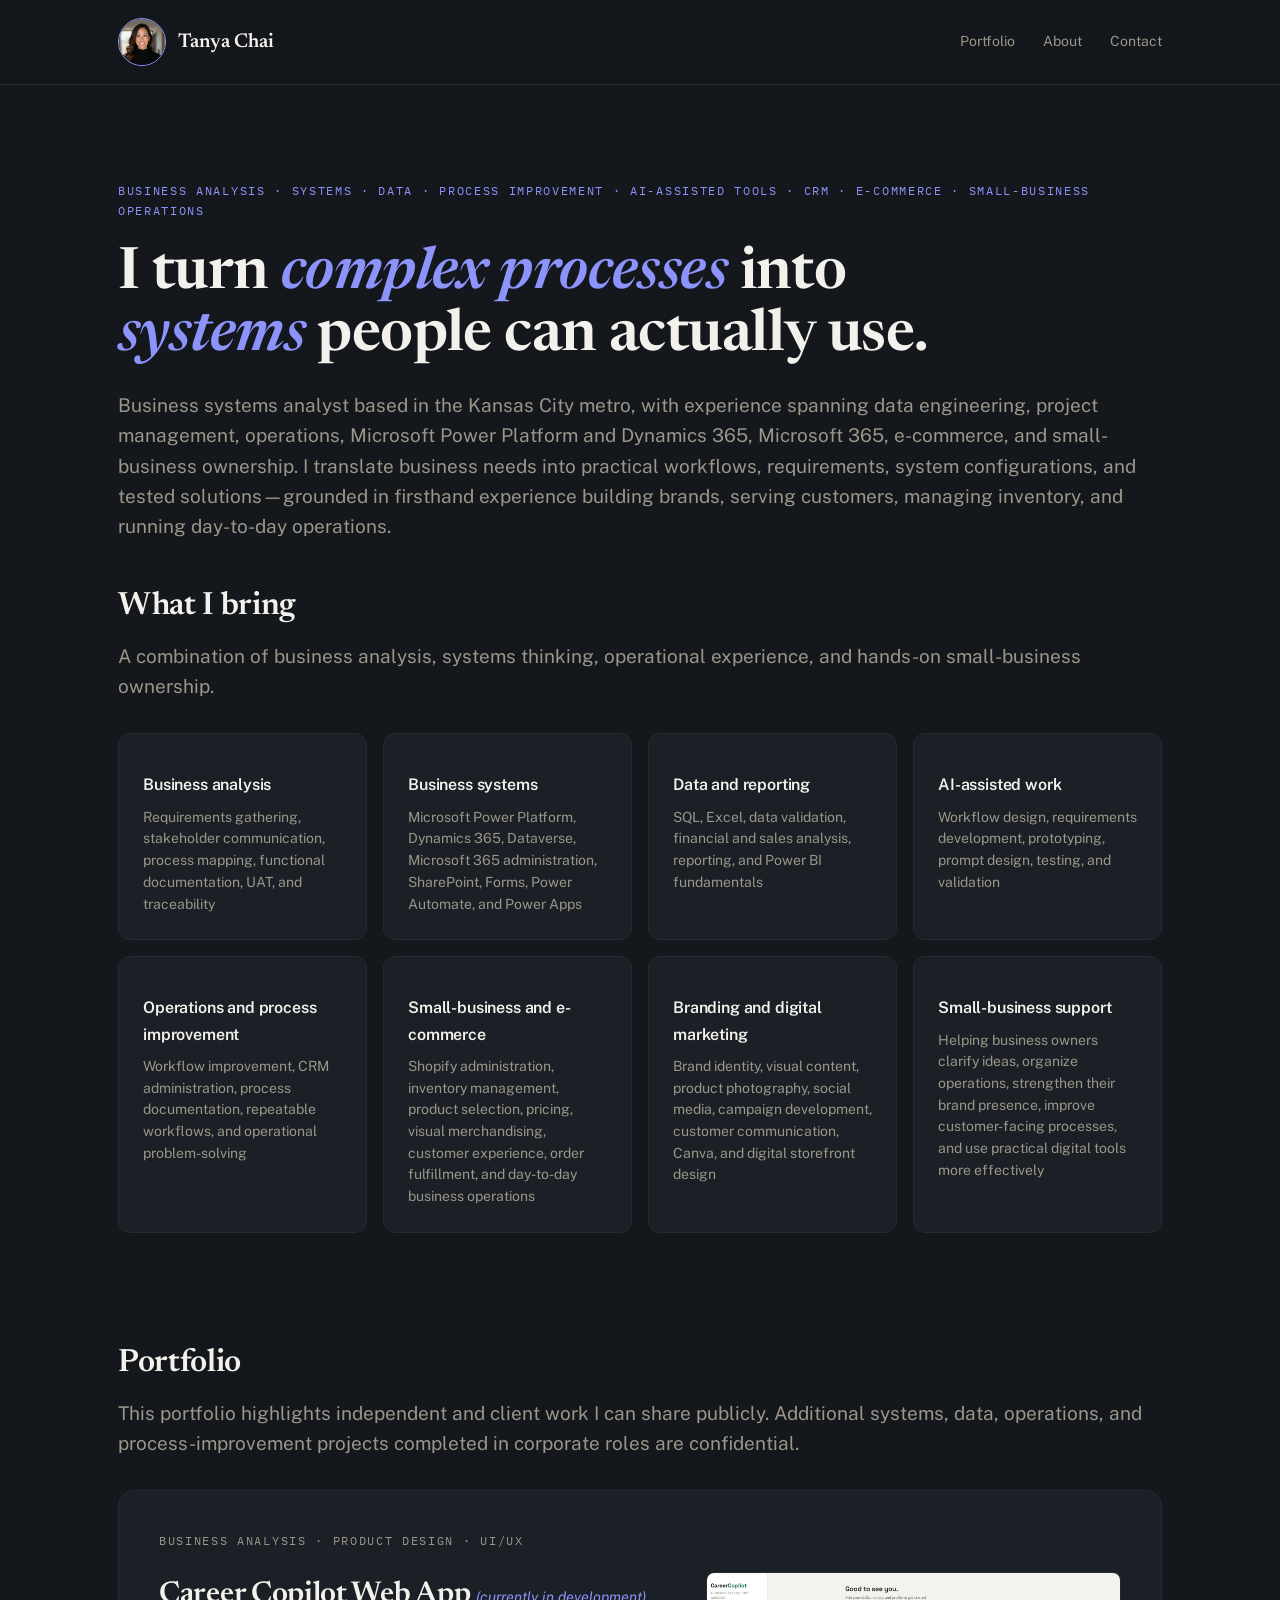
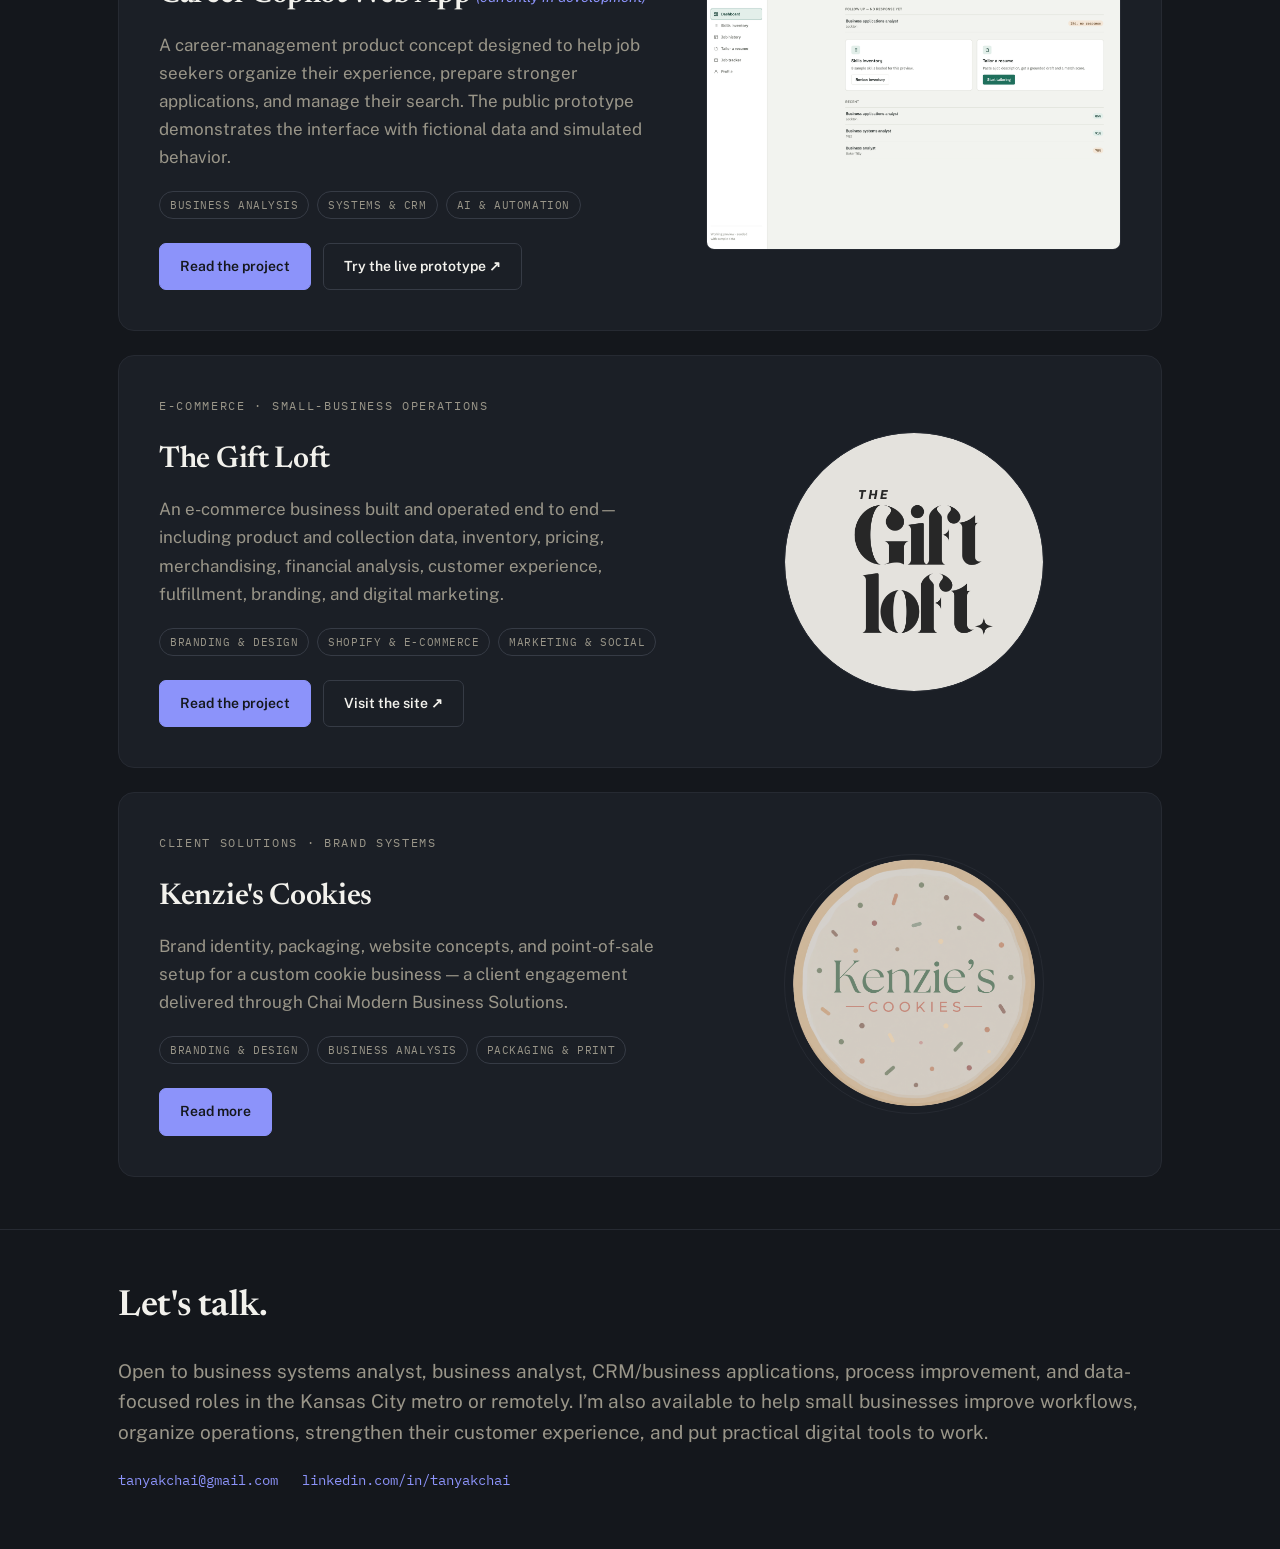
==== index.html @ fbe6d28b "Edits link preview link" ====
<!DOCTYPE html>
<html lang="en">
<head>
<meta charset="UTF-8">
<meta name="viewport" content="width=device-width, initial-scale=1.0">
<title>Tanya Chai — Portfolio</title>
<meta name="description" content="Business analysis, systems, and AI-assisted tools. Portfolio of Tanya Chai.">
<link rel="canonical" href="https://tanyakchai.github.io/">
<meta property="og:type" content="website">
<meta property="og:site_name" content="Tanya Chai — Portfolio">
<meta property="og:title" content="Tanya Chai — Business Systems Analyst">
<meta property="og:description" content="I turn complex processes into systems people can actually use.">
<meta property="og:url" content="https://tanyakchai.github.io/">
<meta property="og:image" content="https://tanyakchai.github.io/assets/portfolio-link-preview.png">
<meta property="og:image:secure_url" content="https://tanyakchai.github.io/assets/portfolio-link-preview.png">
<meta property="og:image:type" content="image/png">
<meta property="og:image:width" content="1646">
<meta property="og:image:height" content="956">
<meta property="og:image:alt" content="Tanya Chai, Business Systems Analyst — I turn complex processes into systems people can actually use.">
<meta name="twitter:card" content="summary_large_image">
<meta name="twitter:title" content="Tanya Chai — Business Systems Analyst">
<meta name="twitter:description" content="I turn complex processes into systems people can actually use.">
<meta name="twitter:image" content="https://tanyakchai.github.io/assets/portfolio-link-preview.png">
<meta name="twitter:image:alt" content="Tanya Chai, Business Systems Analyst — I turn complex processes into systems people can actually use.">
<meta name="color-scheme" content="dark">
<link rel="preconnect" href="https://fonts.googleapis.com">
<link href="https://fonts.googleapis.com/css2?family=Newsreader:ital,wght@0,500;0,600;1,500&family=Public+Sans:wght@400;500;600&family=IBM+Plex+Mono:wght@400;500&display=swap" rel="stylesheet">
<style>
/* ===================================================================
   Tanya Chai — Portfolio design system
   Palette:  ink #14171C · raised #1B1F26 · paper #F2F1EC
             muted #9A9689 · accent #8C93FA · line #262A32
   Type:     Newsreader (display) · Public Sans (body) · IBM Plex Mono (data)
   Signature: the "stamp" — a rotated, hand-stamped credential mark used
              to state status (Shipped / In progress / Verified) — because
              the throughline of this work is not claiming something is
              done until it's proven to be.
=================================================================== */

:root{
  color-scheme: dark;
  --ink:#14171C;
  --ink-raised:#1B1F26;
  --paper:#F2F1EC;
  --muted:#9A9689;
  --muted-dim:#6B6860;
  --accent:#8C93FA;
  --accent-dim:rgba(140,147,250,0.16);
  --line:#262A32;
  --line-strong:#363B45;
  --radius:10px;
  --font-display:'Newsreader', Georgia, serif;
  --font-body:'Public Sans', -apple-system, sans-serif;
  --font-mono:'IBM Plex Mono', ui-monospace, monospace;
  --max:1100px;
}

*{box-sizing:border-box;}
html{scroll-behavior:smooth; background:var(--ink) !important;}
@media (prefers-reduced-motion: reduce){ html{scroll-behavior:auto;} *{animation:none !important; transition:none !important;} }

body{
  margin:0;
  min-height:100vh;
  background:var(--ink) !important;
  color:var(--paper);
  font-family:var(--font-body);
  font-size:17px;
  line-height:1.65;
  -webkit-font-smoothing:antialiased;
}

a{color:inherit;}
img{max-width:100%; display:block;}

.wrap{max-width:var(--max); margin:0 auto; padding:0 28px;}

/* ---------- Type ---------- */
h1,h2,h3{font-family:var(--font-display); font-weight:600; margin:0; letter-spacing:-0.01em;}
.eyebrow{
  font-family:var(--font-mono); font-size:12px; letter-spacing:0.14em; text-transform:uppercase;
  color:var(--accent); margin:0 0 14px;
}
.lede{color:var(--muted); font-size:19px; line-height:1.6; max-width:640px;}
.mono{font-family:var(--font-mono);}

/* ---------- Nav ---------- */
header.site{
  position:sticky; top:0; z-index:20;
  background:rgba(20,23,28,0.88); backdrop-filter:blur(6px);
  border-bottom:1px solid var(--line);
}
header.site .wrap{display:flex; align-items:center; justify-content:space-between; padding-top:18px; padding-bottom:18px;}
.wordmark{display:flex; align-items:center; gap:12px; color:var(--paper); text-decoration:none;}
.site-avatar{width:48px; height:48px; border-radius:50%; border:1.5px solid var(--accent); object-fit:cover; object-position:50% 42%;}
.site-name{font-family:var(--font-display); font-size:20px; font-weight:600; line-height:1;}
nav.primary{display:flex; gap:28px; font-size:14px;}
nav.primary a{text-decoration:none; color:var(--muted);}
nav.primary a:hover, nav.primary a:focus-visible{color:var(--paper);}

/* ---------- Hero ---------- */
.hero{padding:96px 0 18px;}
.hero .eyebrow{margin-bottom:22px;}
.hero .hero-keywords{color:var(--accent);}
.hero .lede{margin-bottom:0;}
.hero + section{padding-top:20px;}
.hero-intro{display:flex; align-items:center; gap:16px; margin-bottom:32px;}
.avatar{
  width:68px; height:68px; border-radius:50%; flex-shrink:0; position:relative;
  border:2px solid var(--accent); overflow:hidden; background:var(--ink-raised);
}
.avatar img{width:100%; height:100%; object-fit:cover; display:block;}
.avatar-fallback{
  display:none; position:absolute; inset:0; align-items:center; justify-content:center;
  font-family:var(--font-display); font-weight:600; font-size:23px; color:var(--accent);
}
.avatar.no-photo img{display:none;}
.avatar.no-photo .avatar-fallback{display:flex;}
.intro-name{font-family:var(--font-display); font-size:23px; font-weight:600; margin:0;}
.hero h1{font-size:clamp(34px, 5.4vw, 58px); line-height:1.08; max-width:820px; margin-bottom:22px;}
.hero h1 em{color:var(--accent); font-style:italic;}
.project-status{font-family:var(--font-body); font-size:.48em; font-weight:400; color:var(--accent); font-style:italic; letter-spacing:0; white-space:nowrap;}

/* ---------- Stamp (signature element) ---------- */
.stamp{
  display:inline-flex; align-items:center; gap:7px;
  font-family:var(--font-mono); font-size:11px; letter-spacing:0.1em; text-transform:uppercase;
  border:1px solid var(--accent); color:var(--accent);
  padding:5px 11px; border-radius:3px;
  transform:rotate(-2deg);
  background:var(--accent-dim);
}
.stamp.dim{border-color:var(--line-strong); color:var(--muted); background:transparent; transform:rotate(1.4deg);}
.stamp::before{content:"";}

/* ---------- Sections ---------- */
section{padding:52px 0;}
.section-head{display:flex; align-items:baseline; justify-content:space-between; gap:20px; margin-bottom:32px; flex-wrap:wrap;}
.section-head h2{font-size:clamp(24px,3vw,32px);}

hr.rule{border:none; border-top:1px solid var(--line); margin:0;}

/* ---------- Featured project card ---------- */
.feature{
  display:grid; grid-template-columns:1.1fr 0.9fr; gap:40px;
  background:var(--ink-raised); border:1px solid var(--line);
  border-radius:16px; padding:40px; align-items:center;
}
.feature img{border-radius:8px; border:1px solid var(--line);}
.feature h3{font-size:clamp(24px,3vw,30px); margin-bottom:10px;}
.feature p{color:var(--muted); margin:0 0 20px;}
.tags{display:flex; flex-wrap:wrap; gap:8px; margin-bottom:24px;}
.tag{
  font-family:var(--font-mono); font-size:11px; letter-spacing:0.05em; text-transform:uppercase;
  border:1px solid var(--line-strong); color:var(--muted); padding:4px 10px; border-radius:20px;
}

/* ---------- Buttons ---------- */
.btn{
  display:inline-flex; align-items:center; gap:8px;
  font-family:var(--font-body); font-size:14px; font-weight:600;
  padding:11px 20px; border-radius:7px; text-decoration:none;
  border:1px solid var(--accent); color:var(--ink); background:var(--accent);
  transition:transform 0.15s ease, background 0.15s ease;
}
.btn:hover, .btn:focus-visible{background:#A6ACFC; transform:translateY(-1px);}
.btn.ghost{background:transparent; color:var(--paper); border-color:var(--line-strong);}
.btn.ghost:hover, .btn.ghost:focus-visible{border-color:var(--accent); color:var(--accent); background:transparent;}
.btn-row{display:flex; gap:12px; flex-wrap:wrap;}

/* ---------- Category grid ---------- */
.cat-grid{display:grid; grid-template-columns:repeat(auto-fit, minmax(220px,1fr)); gap:16px;}
.cat-card{
  display:block; text-decoration:none; color:inherit;
  border:1px solid var(--line); border-radius:12px; padding:24px;
  background:var(--ink-raised); transition:border-color 0.15s ease, transform 0.15s ease;
}
a.cat-card:hover, a.cat-card:focus-visible{border-color:var(--accent); transform:translateY(-2px);}
.cat-card.empty{opacity:0.55; cursor:default;}
.cat-card h3{font-family:var(--font-body); font-weight:600; font-size:16px; margin:14px 0 4px;}
.cat-card .count{font-family:var(--font-mono); font-size:12px; color:var(--muted-dim);}
.cat-card .capability-text{margin:8px 0 0; color:var(--muted); font-size:14px; line-height:1.55;}
.cat-icon{font-size:22px; color:var(--accent);}

/* ---------- Footer ---------- */
footer.site{border-top:1px solid var(--line); padding:48px 0 56px; margin-top:0;}
footer.site h2{font-size:clamp(26px,3.4vw,36px); margin-bottom:14px;}
.contact-row{display:flex; gap:24px; flex-wrap:wrap; margin-top:22px; font-family:var(--font-mono); font-size:14px;}
.contact-row a{text-decoration:none; color:var(--accent); border-bottom:1px solid transparent;}
.contact-row a:hover, .contact-row a:focus-visible{color:var(--accent); border-color:var(--accent);}
.fineprint{color:var(--muted-dim); font-size:12px; margin-top:40px;}

/* ---------- Reveal-on-scroll ---------- */
.reveal{opacity:0; transform:translateY(14px); transition:opacity 0.5s ease, transform 0.5s ease;}
.reveal.in{opacity:1; transform:none;}

/* ---------- Case study page ---------- */
.case-header{padding:44px 0 20px;}
.case-header + .case-body{padding-top:36px;}
.back-link{font-family:var(--font-mono); font-size:12px; letter-spacing:0.05em; text-transform:uppercase; color:var(--muted); text-decoration:none;}
.back-link:hover, .back-link:focus-visible{color:var(--accent);}
.meta-row{display:flex; flex-direction:column; gap:18px; margin-top:28px; padding-top:24px; border-top:1px solid var(--line);}
.meta-item .eyebrow{margin-bottom:6px;}
.meta-item p{margin:0; font-size:15px;}
.case-body h2{font-size:24px; margin-bottom:16px;}
.case-body p{color:var(--paper); max-width:720px;}
.case-body p.muted{color:var(--muted);}
.decision{margin-bottom:28px;}
.decision .eyebrow{margin-bottom:8px;}
.artifact-list{display:grid; grid-template-columns:repeat(auto-fit, minmax(240px,1fr)); gap:14px; margin-top:20px;}
.artifact{
  border:1px solid var(--line); border-radius:10px; padding:18px 20px;
  text-decoration:none; color:var(--paper); background:var(--ink-raised);
  transition:border-color 0.15s ease;
}
.artifact:hover, .artifact:focus-visible{border-color:var(--accent);}
.artifact .kind{font-family:var(--font-mono); font-size:11px; color:var(--muted-dim); text-transform:uppercase; letter-spacing:0.06em;}
.artifact .name{font-weight:600; margin-top:6px; font-size:15px;}

/* ---------- In-site document viewer ---------- */
.pdf-embed-wrap{width:100%; height:85vh; border-top:1px solid var(--line); border-bottom:1px solid var(--line); background:#525659;}
.pdf-embed-wrap iframe{width:100%; height:100%; border:none; display:block;}

/* ---------- Screenshot / asset frames (with graceful placeholder fallback) ---------- */
.shot-frame{
  border-radius:10px; border:1px solid var(--line); overflow:hidden;
  background:var(--ink-raised); position:relative; margin-top:20px;
}
.shot-frame img{width:100%; display:block;}
.shot-fallback{
  display:none; align-items:center; justify-content:center; min-height:260px;
  color:var(--muted-dim); font-family:var(--font-mono); font-size:12px;
  text-align:center; padding:20px; line-height:1.6;
}
.shot-frame video{width:100%; display:block; background:#000;}
.shot-frame.no-shot img{display:none;}
.shot-frame.no-shot video{display:none;}
.shot-frame.no-shot .shot-fallback{display:flex;}

.logo-card{
  border-radius:10px; background:var(--paper); padding:48px;
  display:flex; align-items:center; justify-content:center;
  min-height:180px; margin-top:20px; position:relative;
}
.logo-card img{max-width:280px; max-height:120px; display:block;}
.logo-card .shot-fallback{color:var(--muted-dim); min-height:auto;}
.logo-card.no-shot img{display:none;}
.logo-card.no-shot .shot-fallback{display:flex;}

.logo-circle-frame{
  display:flex; align-items:center; justify-content:center;
  height:100%; min-height:220px;
}
.logo-circle-frame img{
  width:min(100%,260px); height:auto; aspect-ratio:1 / 1;
  border-radius:50%; display:block; object-fit:contain;
}
.logo-circle-frame .shot-fallback{color:var(--muted-dim); min-height:auto;}
.logo-circle-frame.no-shot img{display:none;}
.logo-circle-frame.no-shot .shot-fallback{display:flex;}

/* ---------- Focus ---------- */
a:focus-visible, button:focus-visible{outline:2px solid var(--accent); outline-offset:2px;}

/* ---------- Responsive ---------- */
@media (max-width:820px){
  .feature{grid-template-columns:1fr;}
  .hero{padding:64px 0 16px;}
  nav.primary{gap:18px;}
}
@media (max-width:560px){
  .wrap{padding:0 20px;}
  section{padding:40px 0;}
  .meta-row{gap:20px;}
  .site-avatar{width:42px; height:42px;}
  .site-name{font-size:17px;}
  header.site .wrap{padding-top:12px; padding-bottom:12px;}
  nav.primary{gap:12px; font-size:13px;}
}

</style>
</head>
<body style="background:#14171C; color:#F2F1EC;">

<header class="site">
  <div class="wrap">
    <a class="wordmark" href="index.html" aria-label="Tanya Chai — home">
      <img class="site-avatar" src="headshot.png" alt="">
      <span class="site-name">Tanya Chai</span>
    </a>
    <nav class="primary">
      <a href="#portfolio">Portfolio</a>
      <a href="about.html">About</a>
      <a href="#contact">Contact</a>
    </nav>
  </div>
</header>

<section class="hero">
  <div class="wrap">
    <p class="eyebrow hero-keywords">Business analysis · Systems · Data · Process improvement · AI-assisted tools · CRM · E-commerce · Small-business operations</p>
    <h1>I turn <em>complex processes</em> into <em>systems</em> people can actually use.</h1>
    <p class="lede" style="max-width:none;">Business systems analyst based in the Kansas City metro, with experience spanning data engineering, project management, operations, Microsoft Power Platform and Dynamics 365, Microsoft 365, e-commerce, and small-business ownership. I translate business needs into practical workflows, requirements, system configurations, and tested solutions—grounded in firsthand experience building brands, serving customers, managing inventory, and running day-to-day operations.</p>
  </div>
</section>

<section>
  <div class="wrap">
    <div class="section-head reveal">
      <div>
        <h2>What I bring</h2>
        <p class="lede" style="margin:8px 0 0; max-width:none;">A combination of business analysis, systems thinking, operational experience, and hands-on small-business ownership.</p>
      </div>
    </div>
    <div class="cat-grid reveal">
      <div class="cat-card"><h3>Business analysis</h3><p class="capability-text">Requirements gathering, stakeholder communication, process mapping, functional documentation, UAT, and traceability</p></div>
      <div class="cat-card"><h3>Business systems</h3><p class="capability-text">Microsoft Power Platform, Dynamics 365, Dataverse, Microsoft 365 administration, SharePoint, Forms, Power Automate, and Power Apps</p></div>
      <div class="cat-card"><h3>Data and reporting</h3><p class="capability-text">SQL, Excel, data validation, financial and sales analysis, reporting, and Power BI fundamentals</p></div>
      <div class="cat-card"><h3>AI-assisted work</h3><p class="capability-text">Workflow design, requirements development, prototyping, prompt design, testing, and validation</p></div>
      <div class="cat-card"><h3>Operations and process improvement</h3><p class="capability-text">Workflow improvement, CRM administration, process documentation, repeatable workflows, and operational problem-solving</p></div>
      <div class="cat-card"><h3>Small-business and e-commerce</h3><p class="capability-text">Shopify administration, inventory management, product selection, pricing, visual merchandising, customer experience, order fulfillment, and day-to-day business operations</p></div>
      <div class="cat-card"><h3>Branding and digital marketing</h3><p class="capability-text">Brand identity, visual content, product photography, social media, campaign development, customer communication, Canva, and digital storefront design</p></div>
      <div class="cat-card"><h3>Small-business support</h3><p class="capability-text">Helping business owners clarify ideas, organize operations, strengthen their brand presence, improve customer-facing processes, and use practical digital tools more effectively</p></div>
    </div>
  </div>
</section>

<section id="portfolio">
  <div class="wrap">
    <div class="section-head reveal">
      <div>
        <h2>Portfolio</h2>
        <p class="lede" style="margin:8px 0 0; max-width:none;">This portfolio highlights independent and client work I can share publicly. Additional systems, data, operations, and process-improvement projects completed in corporate roles are confidential.</p>
      </div>
    </div>
    <div class="feature reveal">
      <div>
        <p class="eyebrow">Business analysis · Product design · UI/UX</p>
        <h3>Career Copilot Web App <span class="project-status">(currently in development)</span></h3>
        <p>A career-management product concept designed to help job seekers organize their experience, prepare stronger applications, and manage their search. The public prototype demonstrates the interface with fictional data and simulated behavior.</p>
        <div class="tags">
          <span class="tag">Business analysis</span>
          <span class="tag">Systems &amp; CRM</span>
          <span class="tag">AI &amp; automation</span>
        </div>
        <div class="btn-row">
          <a class="btn" href="work/career-copilot/index.html">Read the project</a>
          <a class="btn ghost" href="work/career-copilot/prototype.html" target="_blank" rel="noopener noreferrer">Try the live prototype ↗</a>
        </div>
      </div>
      <img src="work/career-copilot/app-screenshot.png" alt="Career Copilot app dashboard showing skills inventory and tailored resume matches">
    </div>

    <div class="feature reveal" style="margin-top:24px;">
      <div>
        <p class="eyebrow">E-commerce · Small-business operations</p>
        <h3>The Gift Loft</h3>
        <p>An e-commerce business built and operated end to end—including product and collection data, inventory, pricing, merchandising, financial analysis, customer experience, fulfillment, branding, and digital marketing.</p>
        <div class="tags">
          <span class="tag">Branding &amp; design</span>
          <span class="tag">Shopify &amp; e-commerce</span>
          <span class="tag">Marketing &amp; social</span>
        </div>
        <div class="btn-row">
          <a class="btn" href="work/the-gift-loft/index.html">Read the project</a>
          <a class="btn ghost" href="https://thegiftloftco.com" target="_blank" rel="noopener noreferrer">Visit the site ↗</a>
        </div>
      </div>
      <div class="logo-circle-frame" id="home-logo-frame">
        <img src="work/the-gift-loft/logo.png" alt="The Gift Loft logo" onerror="document.getElementById('home-logo-frame').classList.add('no-shot');">
        <div class="shot-fallback">Logo preview appears once you add logo.png</div>
      </div>
    </div>

    <div class="feature reveal" style="margin-top:24px;">
      <div>
        <p class="eyebrow">Client solutions · Brand systems</p>
        <h3>Kenzie's Cookies</h3>
        <p>Brand identity, packaging, website concepts, and point-of-sale setup for a custom cookie business — a client engagement delivered through Chai Modern Business Solutions.</p>
        <div class="tags">
          <span class="tag">Branding &amp; design</span>
          <span class="tag">Business analysis</span>
          <span class="tag">Packaging &amp; print</span>
        </div>
        <div class="btn-row">
          <a class="btn" href="work/kenzies-cookies/index.html">Read more</a>
        </div>
      </div>
      <div class="logo-circle-frame" id="home-logo-frame-kc">
        <img src="work/kenzies-cookies/logo-round.png" alt="Kenzie's Cookies logo" onerror="document.getElementById('home-logo-frame-kc').classList.add('no-shot');">
        <div class="shot-fallback">Logo preview appears once you add logo-round.png</div>
      </div>
    </div>
  </div>
</section>

<footer class="site" id="contact">
  <div class="wrap">
    <h2>Let's talk.</h2>
    <p class="lede" style="max-width:none;">Open to business systems analyst, business analyst, CRM/business applications, process improvement, and data-focused roles in the Kansas City metro or remotely. I’m also available to help small businesses improve workflows, organize operations, strengthen their customer experience, and put practical digital tools to work.</p>
    <div class="contact-row">
      <a href="mailto:tanyakchai@gmail.com">tanyakchai@gmail.com</a>
      <a href="https://www.linkedin.com/in/tanyakchai/">linkedin.com/in/tanyakchai</a>
    </div>
  </div>
</footer>

<script>
(function () {
  var prefersReduced = window.matchMedia("(prefers-reduced-motion: reduce)").matches;
  var targets = document.querySelectorAll(".reveal");
  if (prefersReduced || !("IntersectionObserver" in window)) {
    targets.forEach(function (el) { el.classList.add("in"); });
    return;
  }
  var io = new IntersectionObserver(
    function (entries) {
      entries.forEach(function (entry) {
        if (entry.isIntersecting) {
          entry.target.classList.add("in");
          io.unobserve(entry.target);
        }
      });
    },
    { threshold: 0.12 }
  );
  targets.forEach(function (el) { io.observe(el); });
})();

</script>
</body>
</html>
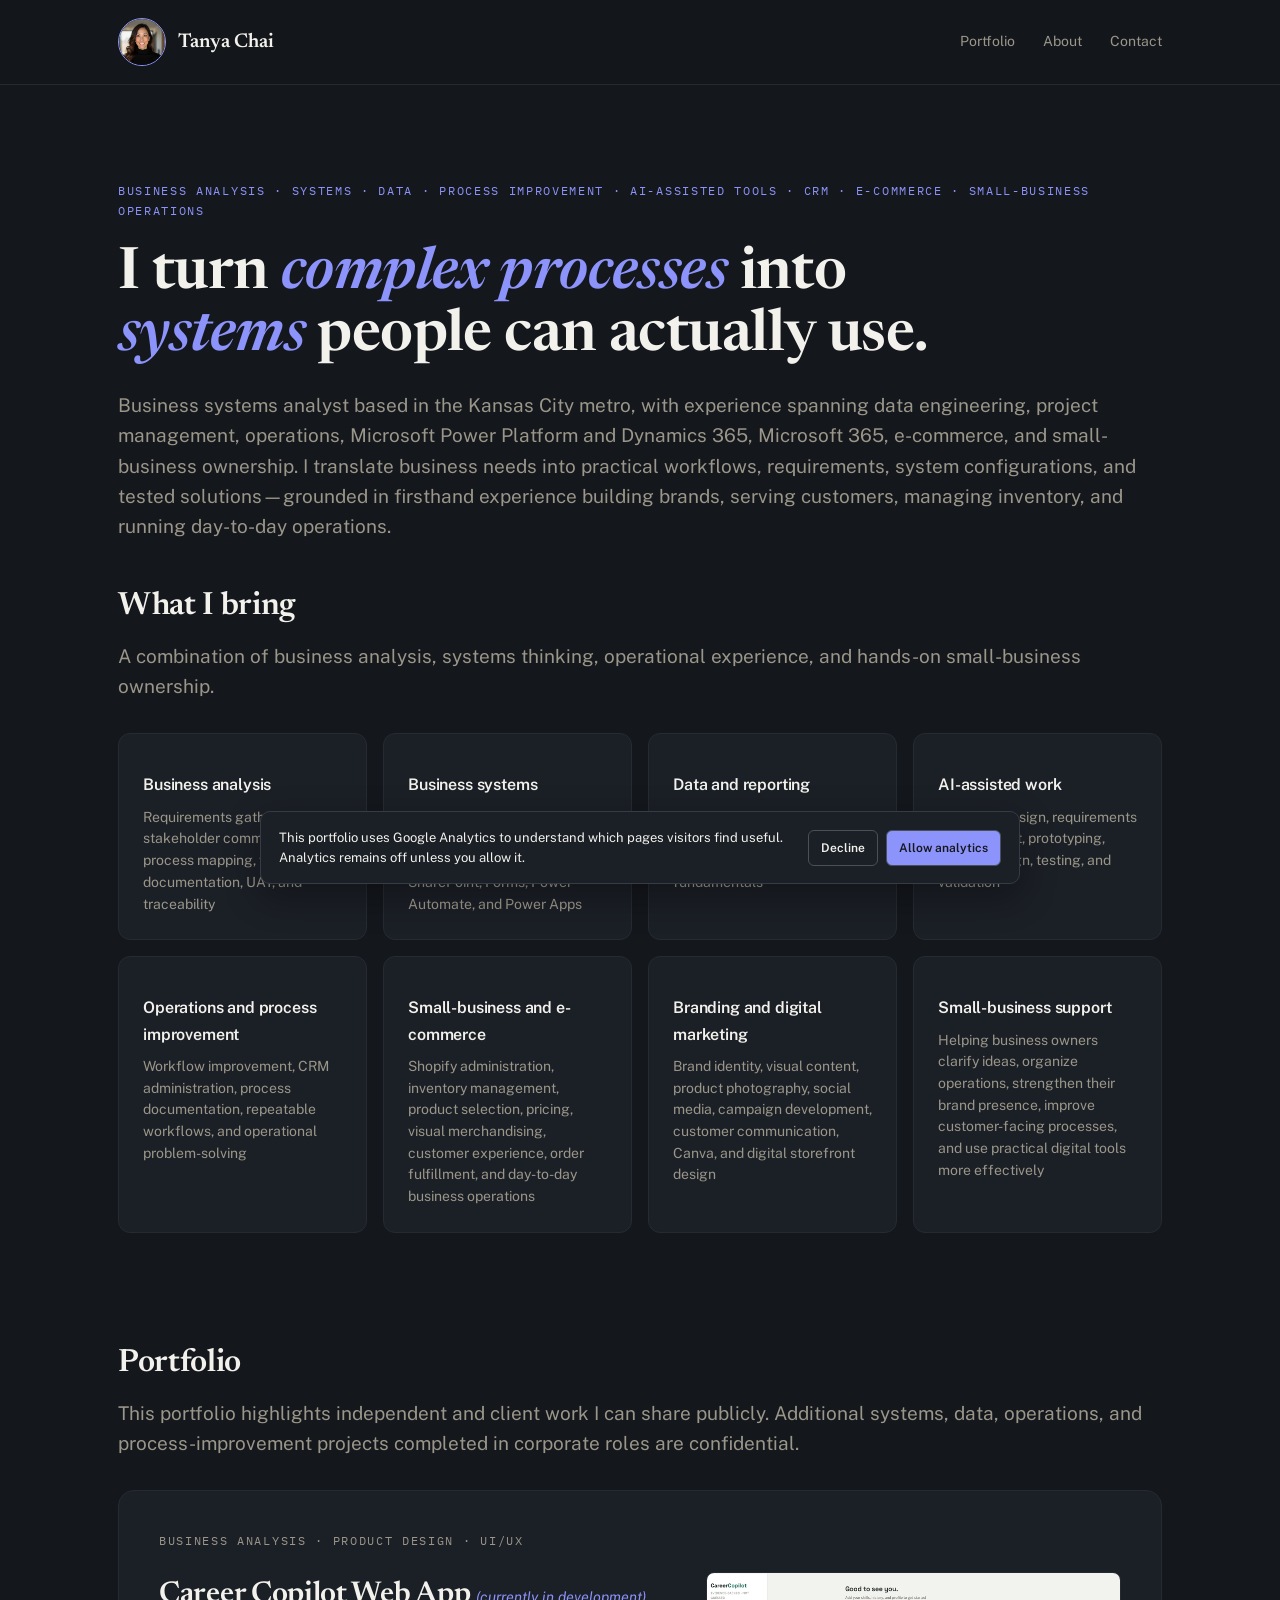
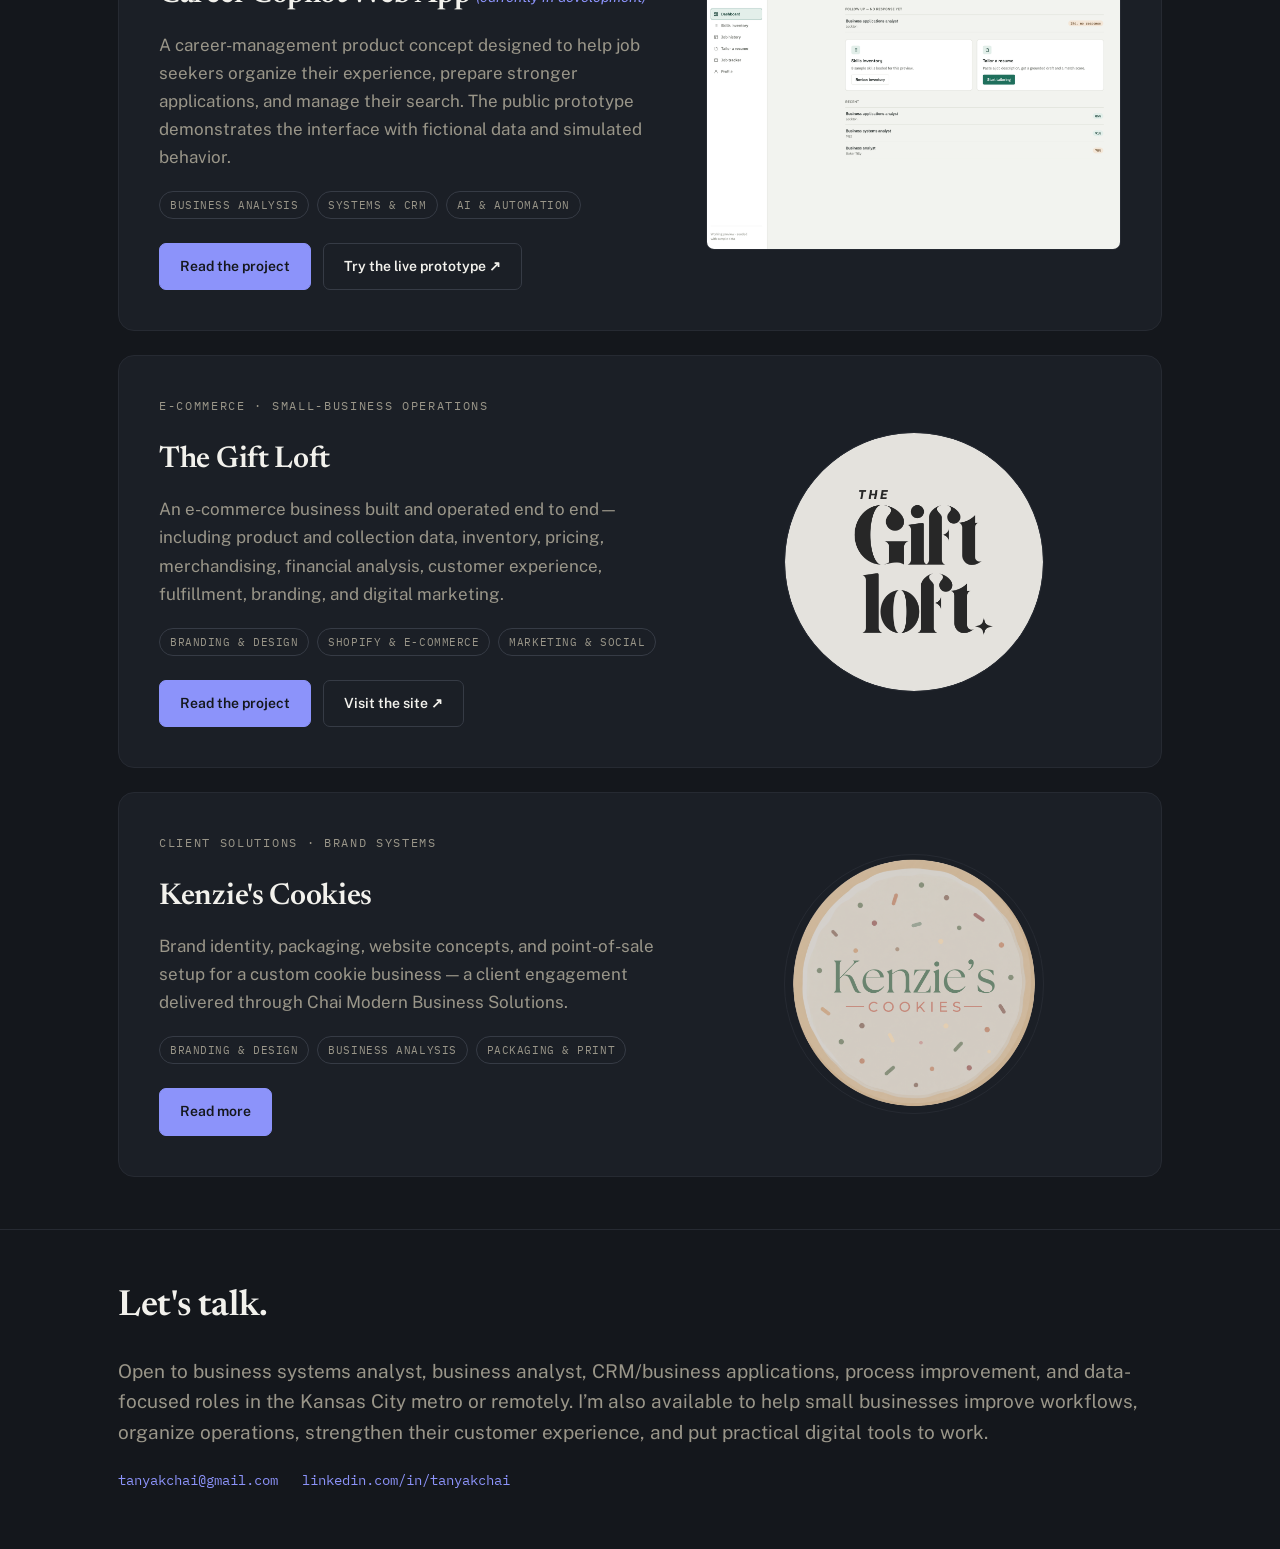
==== commit 597e8e72: "edits google consent" ====
--- a/index.html
+++ b/index.html
@@ -1,6 +1,7 @@
 <!DOCTYPE html>
 <html lang="en">
 <head>
+<script defer src="/analytics.js"></script>
 <meta charset="UTF-8">
 <meta name="viewport" content="width=device-width, initial-scale=1.0">
 <title>Tanya Chai — Portfolio</title>
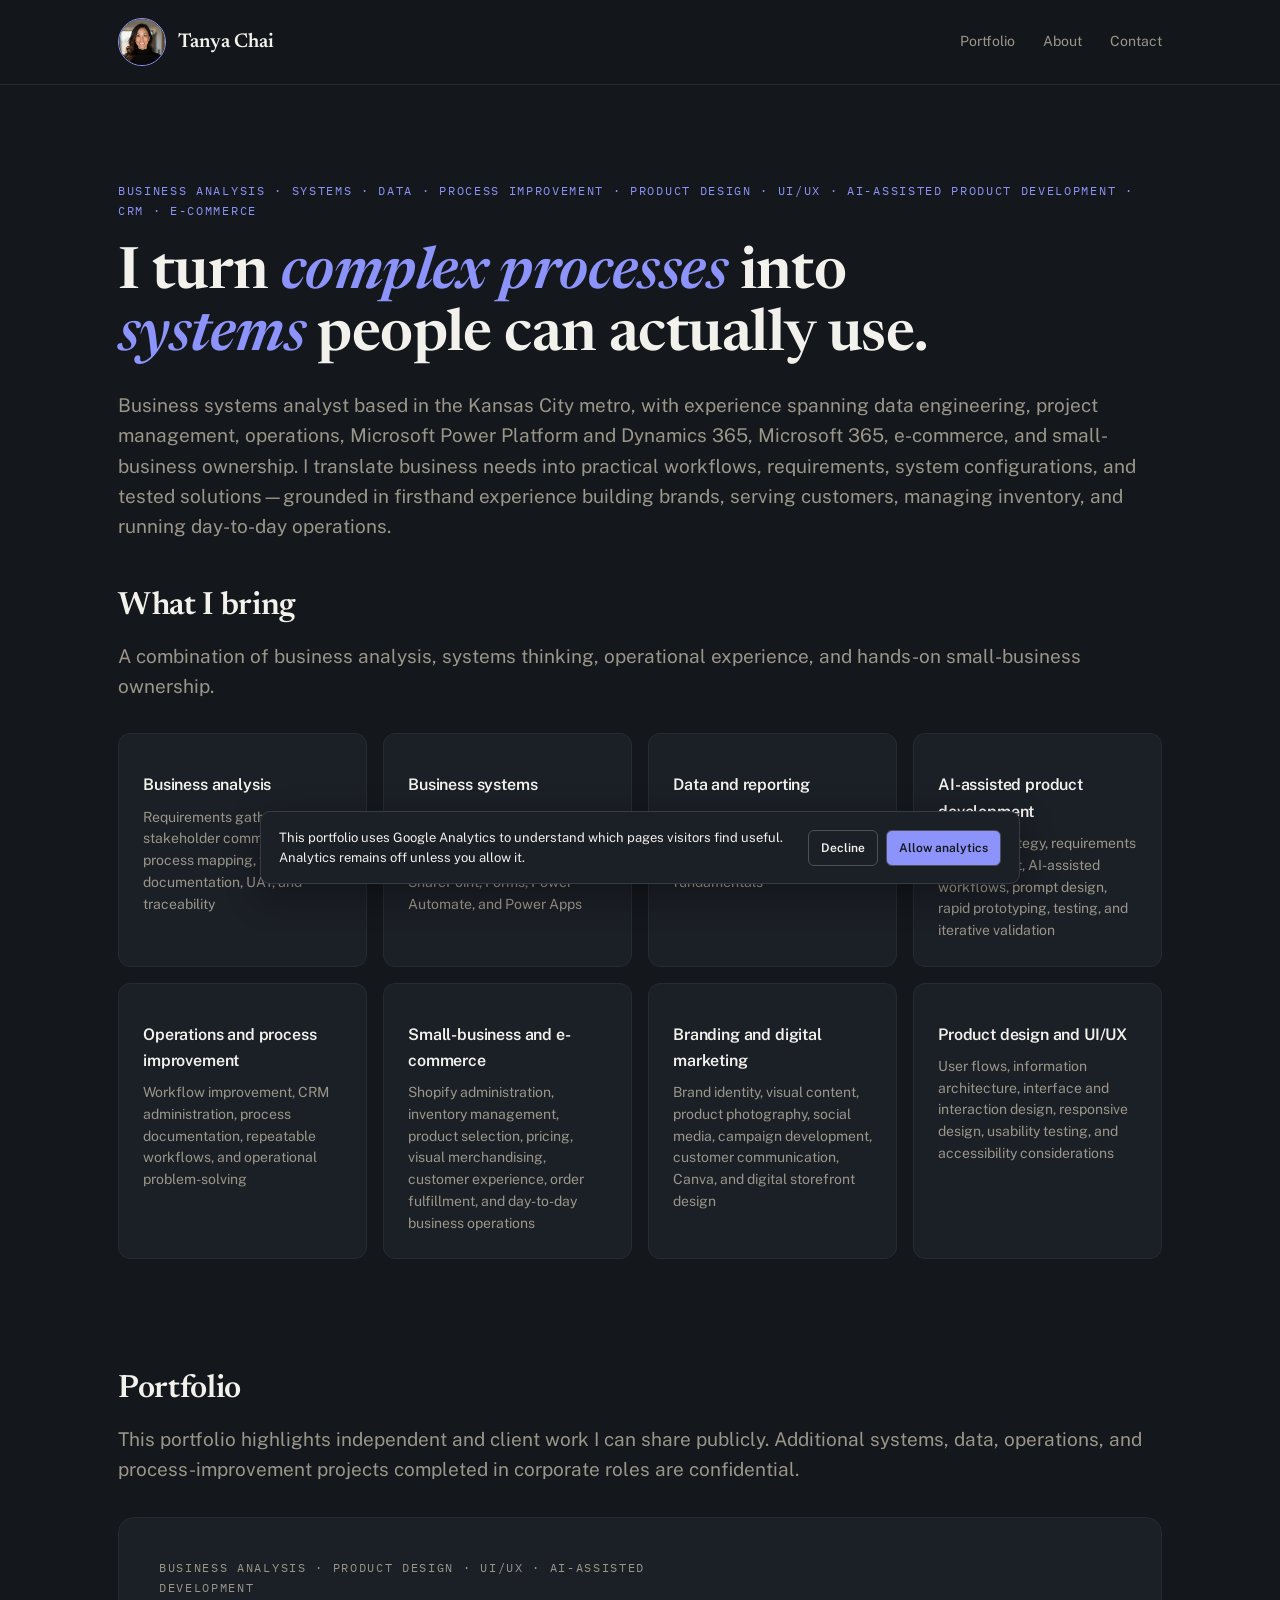
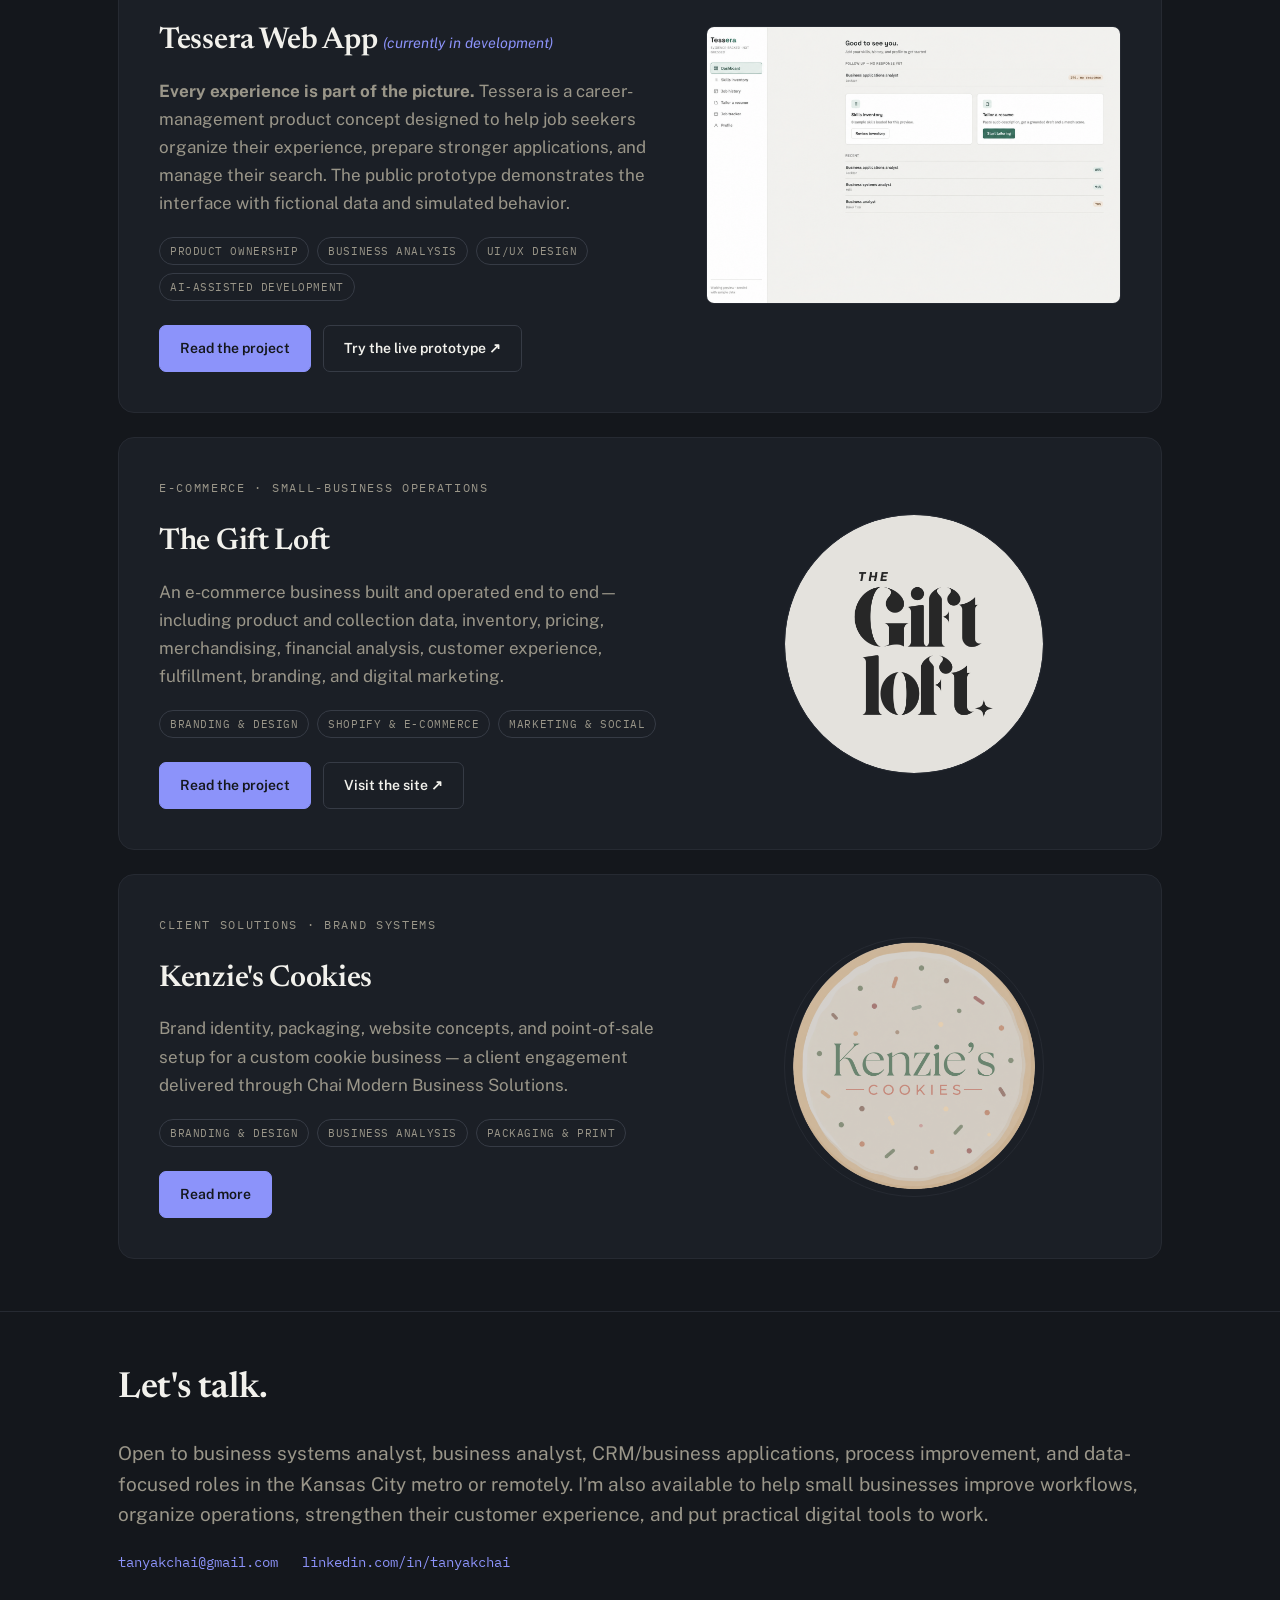
==== commit 1125558e: "Edits prototype name added skills" ====
--- a/index.html
+++ b/index.html
@@ -5,7 +5,7 @@
 <meta charset="UTF-8">
 <meta name="viewport" content="width=device-width, initial-scale=1.0">
 <title>Tanya Chai — Portfolio</title>
-<meta name="description" content="Business analysis, systems, and AI-assisted tools. Portfolio of Tanya Chai.">
+<meta name="description" content="Business analysis, product design, business systems, and AI-assisted product development. Portfolio of Tanya Chai.">
 <link rel="canonical" href="https://tanyakchai.github.io/">
 <meta property="og:type" content="website">
 <meta property="og:site_name" content="Tanya Chai — Portfolio">
@@ -299,7 +299,7 @@
 
 <section class="hero">
   <div class="wrap">
-    <p class="eyebrow hero-keywords">Business analysis · Systems · Data · Process improvement · AI-assisted tools · CRM · E-commerce · Small-business operations</p>
+    <p class="eyebrow hero-keywords">Business analysis · Systems · Data · Process improvement · Product design · UI/UX · AI-assisted product development · CRM · E-commerce</p>
     <h1>I turn <em>complex processes</em> into <em>systems</em> people can actually use.</h1>
     <p class="lede" style="max-width:none;">Business systems analyst based in the Kansas City metro, with experience spanning data engineering, project management, operations, Microsoft Power Platform and Dynamics 365, Microsoft 365, e-commerce, and small-business ownership. I translate business needs into practical workflows, requirements, system configurations, and tested solutions—grounded in firsthand experience building brands, serving customers, managing inventory, and running day-to-day operations.</p>
   </div>
@@ -317,11 +317,11 @@
       <div class="cat-card"><h3>Business analysis</h3><p class="capability-text">Requirements gathering, stakeholder communication, process mapping, functional documentation, UAT, and traceability</p></div>
       <div class="cat-card"><h3>Business systems</h3><p class="capability-text">Microsoft Power Platform, Dynamics 365, Dataverse, Microsoft 365 administration, SharePoint, Forms, Power Automate, and Power Apps</p></div>
       <div class="cat-card"><h3>Data and reporting</h3><p class="capability-text">SQL, Excel, data validation, financial and sales analysis, reporting, and Power BI fundamentals</p></div>
-      <div class="cat-card"><h3>AI-assisted work</h3><p class="capability-text">Workflow design, requirements development, prototyping, prompt design, testing, and validation</p></div>
+      <div class="cat-card"><h3>AI-assisted product development</h3><p class="capability-text">Product strategy, requirements development, AI-assisted workflows, prompt design, rapid prototyping, testing, and iterative validation</p></div>
       <div class="cat-card"><h3>Operations and process improvement</h3><p class="capability-text">Workflow improvement, CRM administration, process documentation, repeatable workflows, and operational problem-solving</p></div>
       <div class="cat-card"><h3>Small-business and e-commerce</h3><p class="capability-text">Shopify administration, inventory management, product selection, pricing, visual merchandising, customer experience, order fulfillment, and day-to-day business operations</p></div>
       <div class="cat-card"><h3>Branding and digital marketing</h3><p class="capability-text">Brand identity, visual content, product photography, social media, campaign development, customer communication, Canva, and digital storefront design</p></div>
-      <div class="cat-card"><h3>Small-business support</h3><p class="capability-text">Helping business owners clarify ideas, organize operations, strengthen their brand presence, improve customer-facing processes, and use practical digital tools more effectively</p></div>
+      <div class="cat-card"><h3>Product design and UI/UX</h3><p class="capability-text">User flows, information architecture, interface and interaction design, responsive design, usability testing, and accessibility considerations</p></div>
     </div>
   </div>
 </section>
@@ -336,20 +336,21 @@
     </div>
     <div class="feature reveal">
       <div>
-        <p class="eyebrow">Business analysis · Product design · UI/UX</p>
-        <h3>Career Copilot Web App <span class="project-status">(currently in development)</span></h3>
-        <p>A career-management product concept designed to help job seekers organize their experience, prepare stronger applications, and manage their search. The public prototype demonstrates the interface with fictional data and simulated behavior.</p>
+        <p class="eyebrow">Business analysis · Product design · UI/UX · AI-assisted development</p>
+        <h3>Tessera Web App <span class="project-status">(currently in development)</span></h3>
+        <p><strong>Every experience is part of the picture.</strong> Tessera is a career-management product concept designed to help job seekers organize their experience, prepare stronger applications, and manage their search. The public prototype demonstrates the interface with fictional data and simulated behavior.</p>
         <div class="tags">
+          <span class="tag">Product ownership</span>
           <span class="tag">Business analysis</span>
-          <span class="tag">Systems &amp; CRM</span>
-          <span class="tag">AI &amp; automation</span>
+          <span class="tag">UI/UX design</span>
+          <span class="tag">AI-assisted development</span>
         </div>
         <div class="btn-row">
           <a class="btn" href="work/career-copilot/index.html">Read the project</a>
           <a class="btn ghost" href="work/career-copilot/prototype.html" target="_blank" rel="noopener noreferrer">Try the live prototype ↗</a>
         </div>
       </div>
-      <img src="work/career-copilot/app-screenshot.png" alt="Career Copilot app dashboard showing skills inventory and tailored resume matches">
+      <img src="work/career-copilot/app-screenshot.png" alt="Tessera app dashboard showing skills inventory and tailored resume matches">
     </div>
 
     <div class="feature reveal" style="margin-top:24px;">
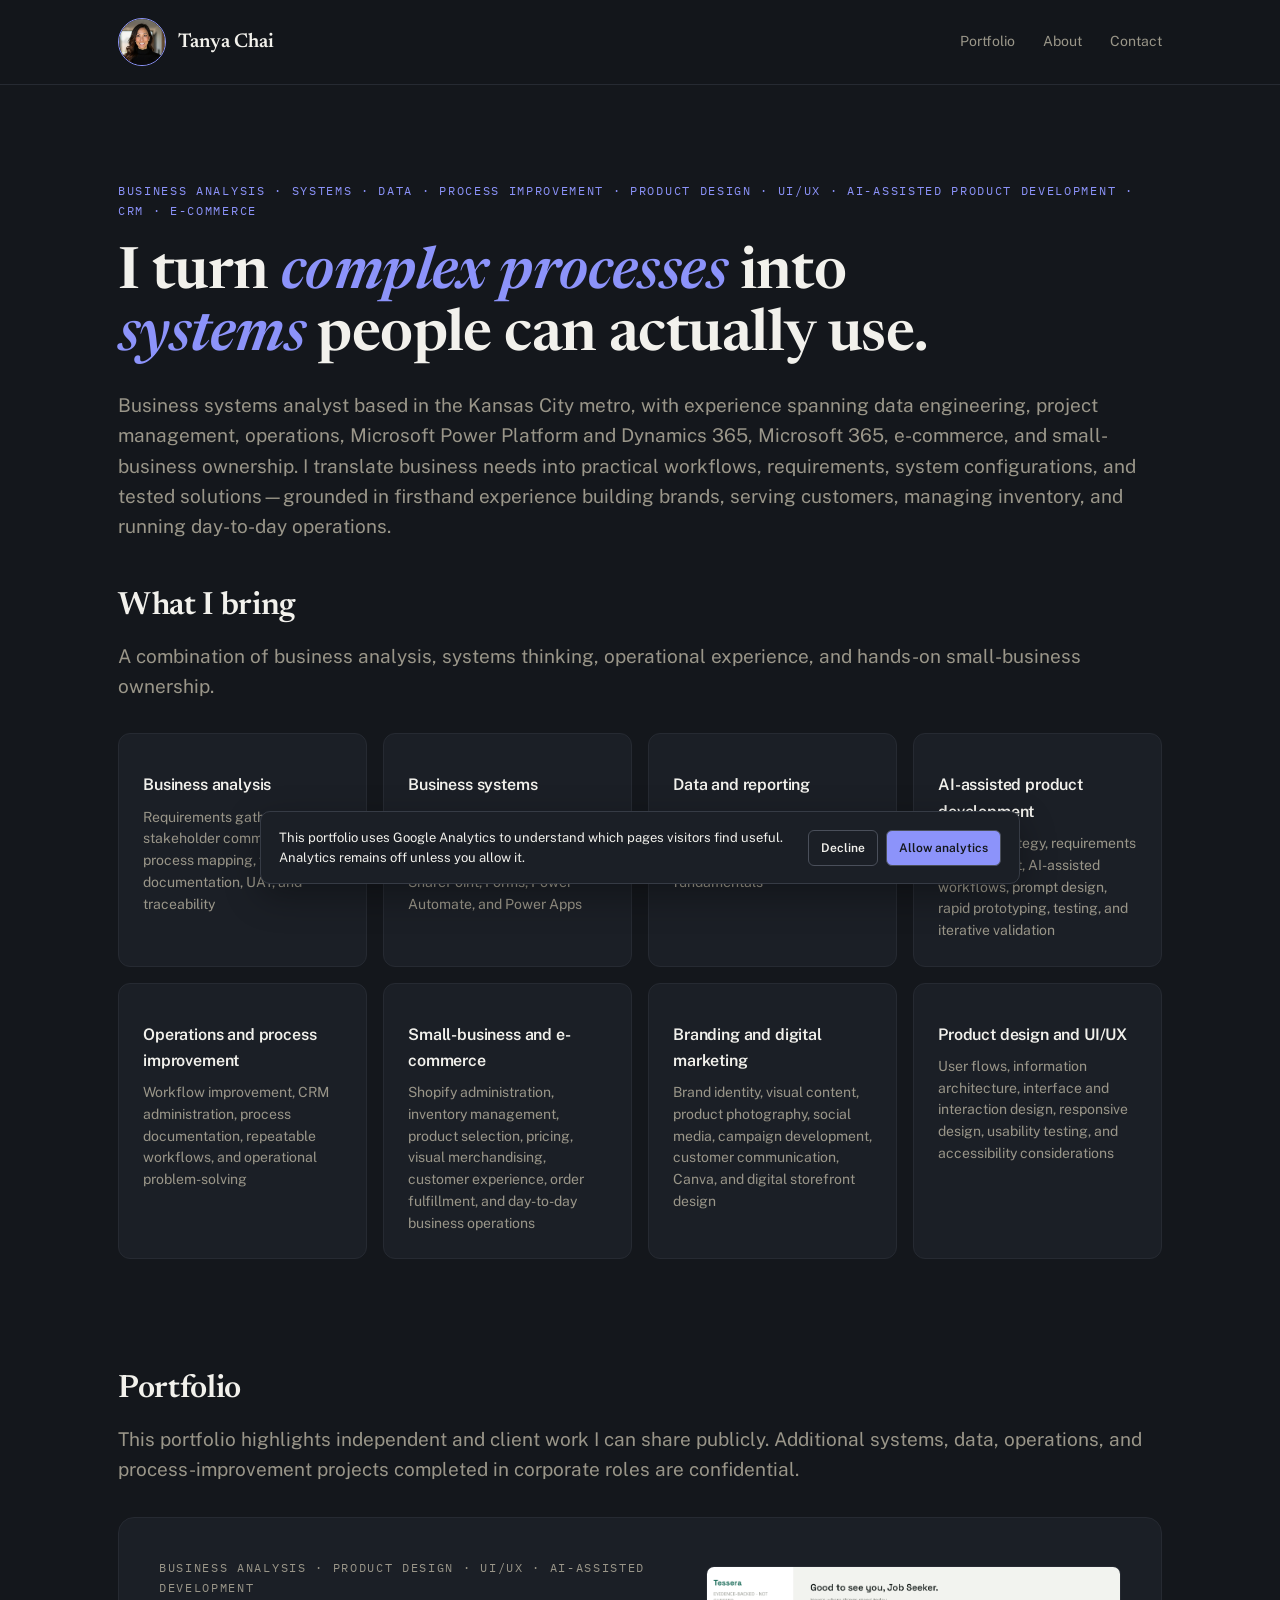
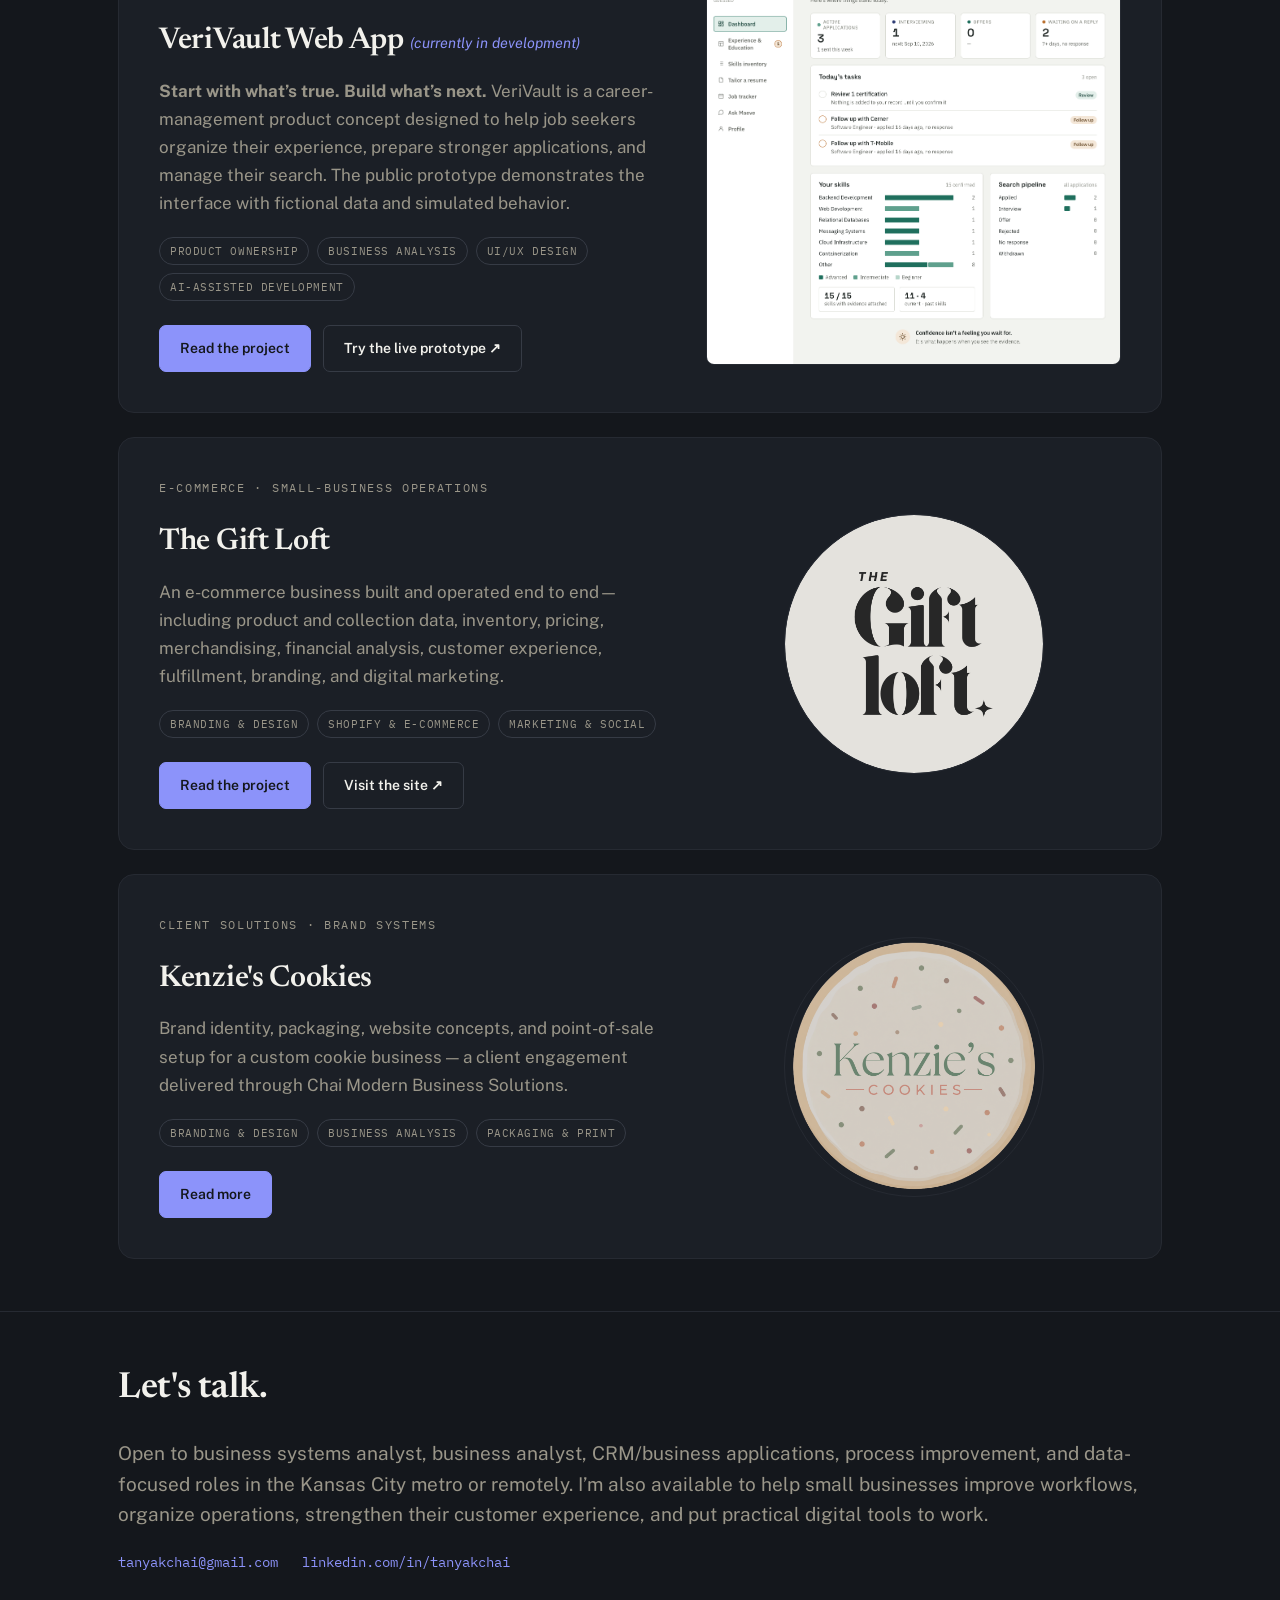
==== commit f50768c3: "Name change VeriVault" ====
--- a/index.html
+++ b/index.html
@@ -337,8 +337,8 @@
     <div class="feature reveal">
       <div>
         <p class="eyebrow">Business analysis · Product design · UI/UX · AI-assisted development</p>
-        <h3>Tessera Web App <span class="project-status">(currently in development)</span></h3>
-        <p><strong>Every experience is part of the picture.</strong> Tessera is a career-management product concept designed to help job seekers organize their experience, prepare stronger applications, and manage their search. The public prototype demonstrates the interface with fictional data and simulated behavior.</p>
+        <h3>VeriVault Web App <span class="project-status">(currently in development)</span></h3>
+        <p><strong>Start with what’s true. Build what’s next.</strong> VeriVault is a career-management product concept designed to help job seekers organize their experience, prepare stronger applications, and manage their search. The public prototype demonstrates the interface with fictional data and simulated behavior.</p>
         <div class="tags">
           <span class="tag">Product ownership</span>
           <span class="tag">Business analysis</span>
@@ -350,7 +350,7 @@
           <a class="btn ghost" href="work/career-copilot/prototype.html" target="_blank" rel="noopener noreferrer">Try the live prototype ↗</a>
         </div>
       </div>
-      <img src="work/career-copilot/app-screenshot.png" alt="Tessera app dashboard showing skills inventory and tailored resume matches">
+      <img src="work/career-copilot/app-screenshot.png" alt="VeriVault app dashboard showing skills inventory and tailored resume matches">
     </div>
 
     <div class="feature reveal" style="margin-top:24px;">
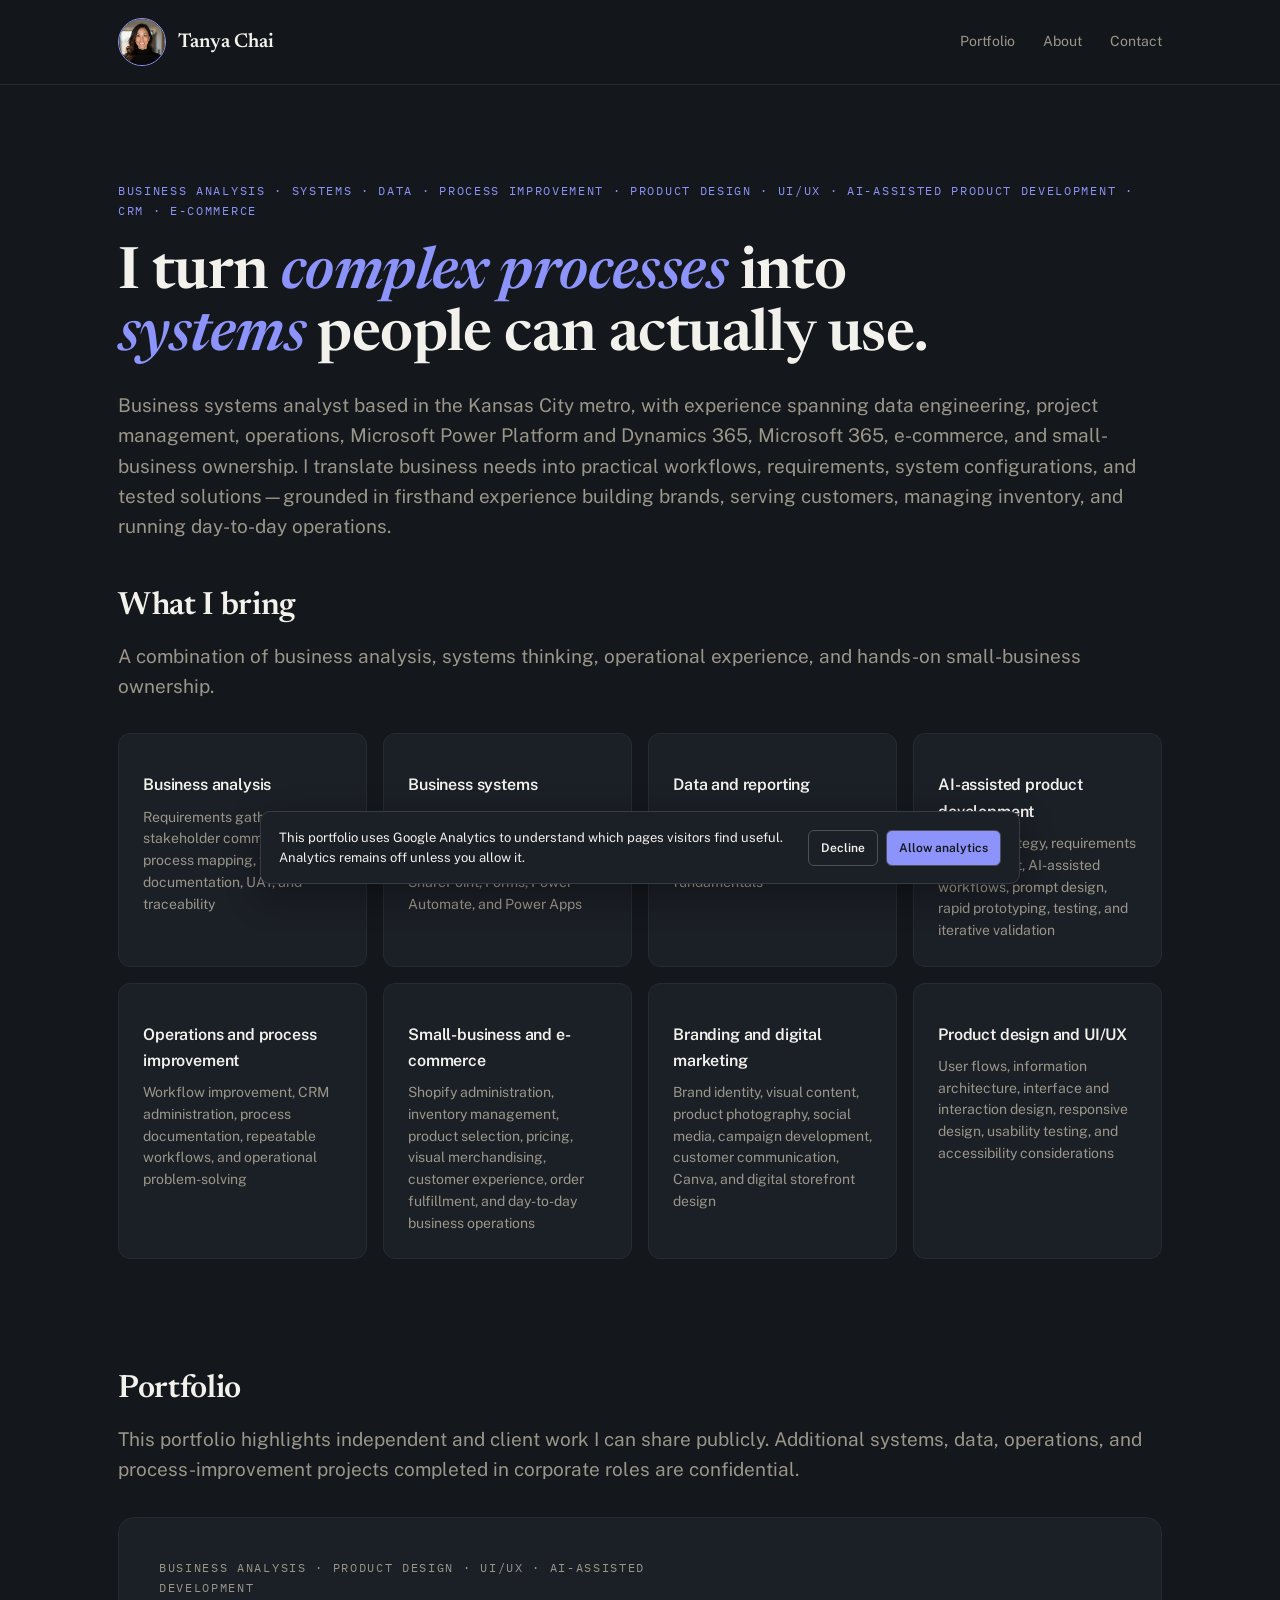
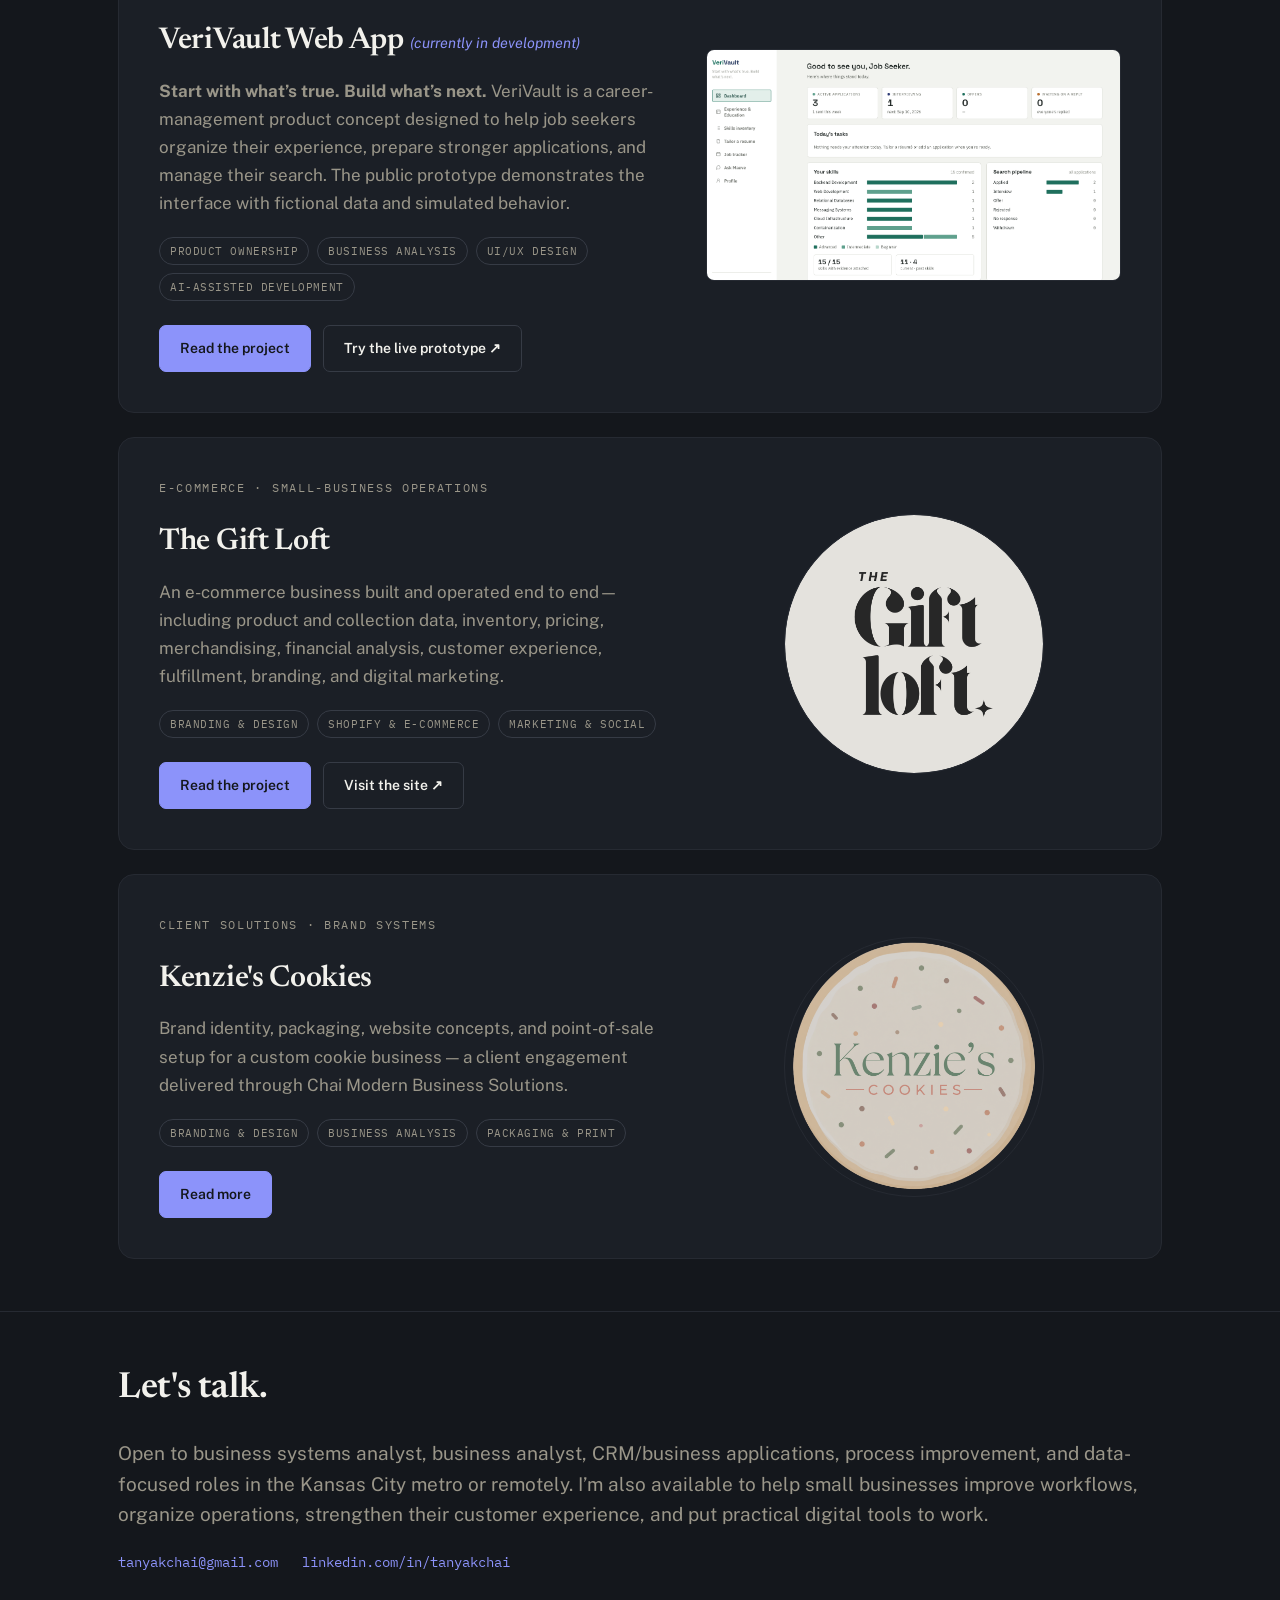
==== commit bdaddb37: "VeriVault edits" ====
--- a/index.html
+++ b/index.html
@@ -350,7 +350,7 @@
           <a class="btn ghost" href="work/career-copilot/prototype.html" target="_blank" rel="noopener noreferrer">Try the live prototype ↗</a>
         </div>
       </div>
-      <img src="work/career-copilot/app-screenshot.png" alt="VeriVault app dashboard showing skills inventory and tailored resume matches">
+      <img src="work/career-copilot/app-screenshot.png" alt="VeriVault dashboard showing application activity, skills, and search pipeline">
     </div>
 
     <div class="feature reveal" style="margin-top:24px;">
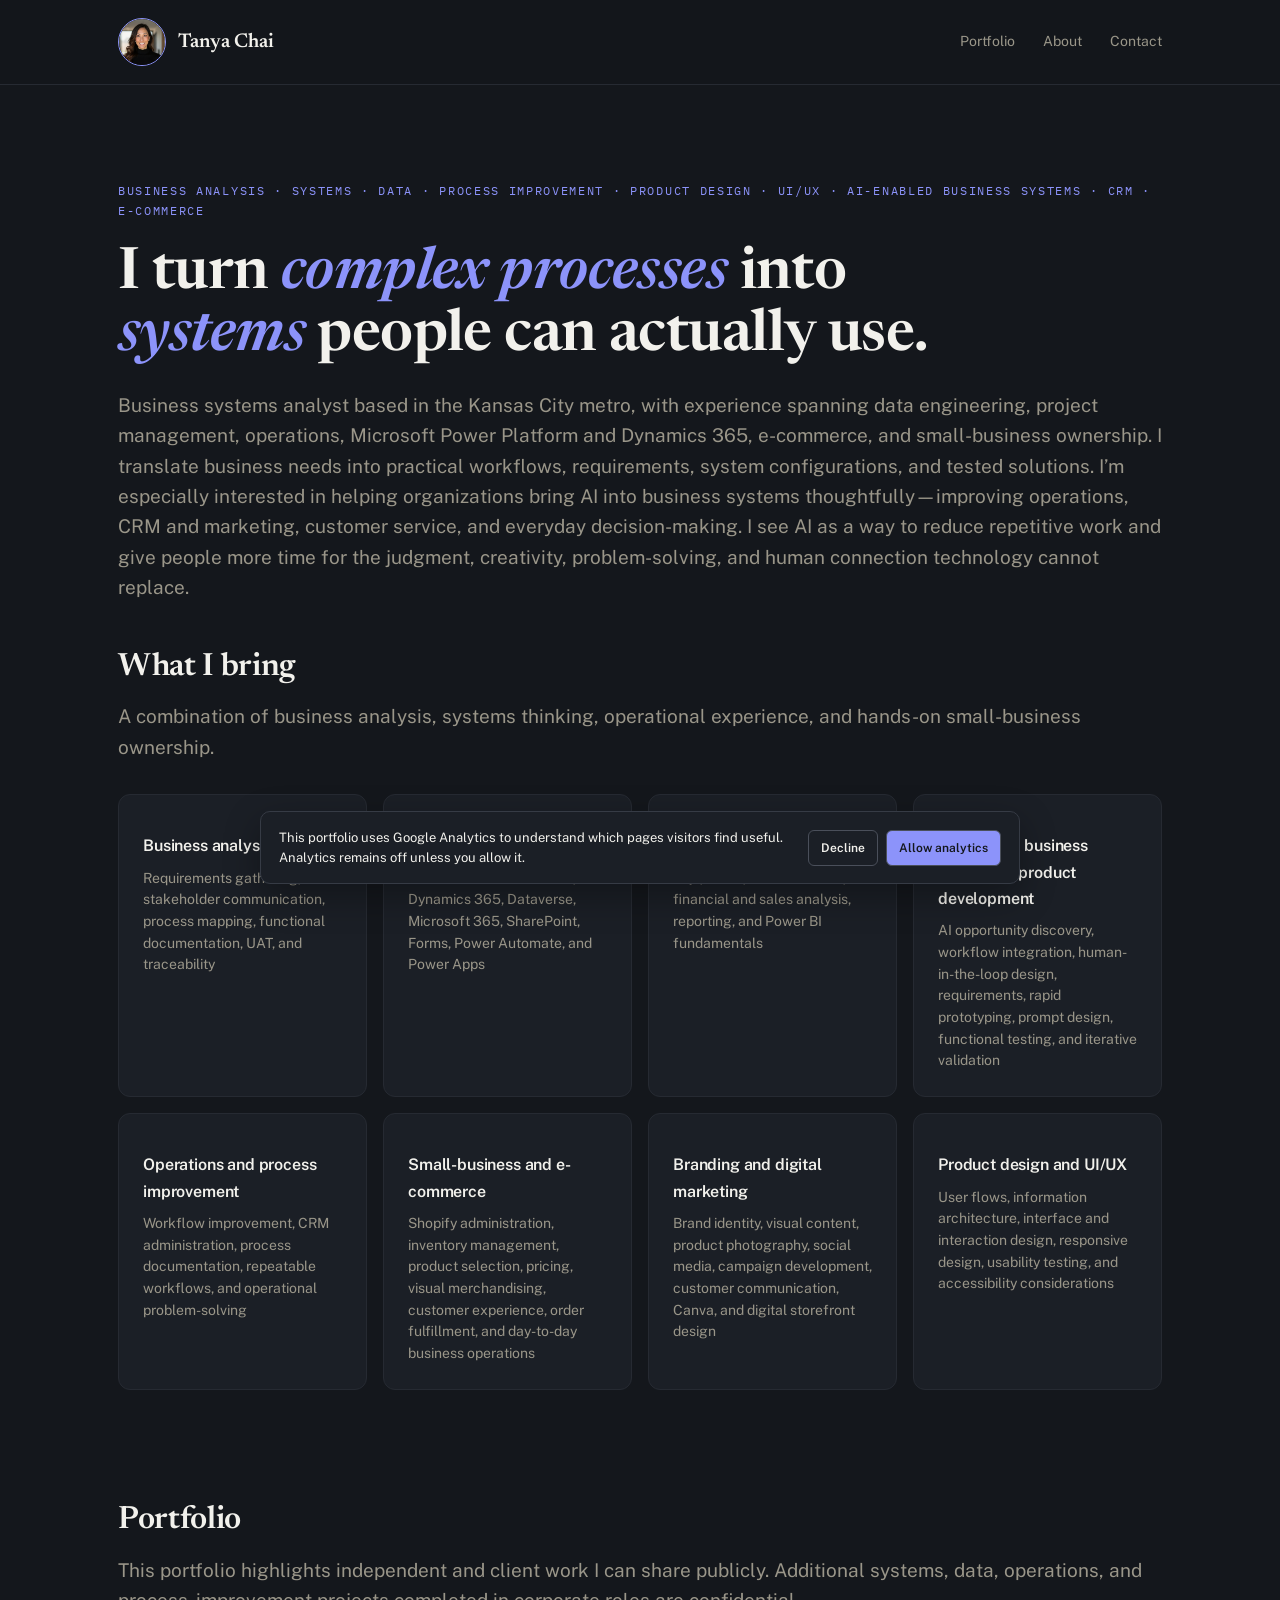
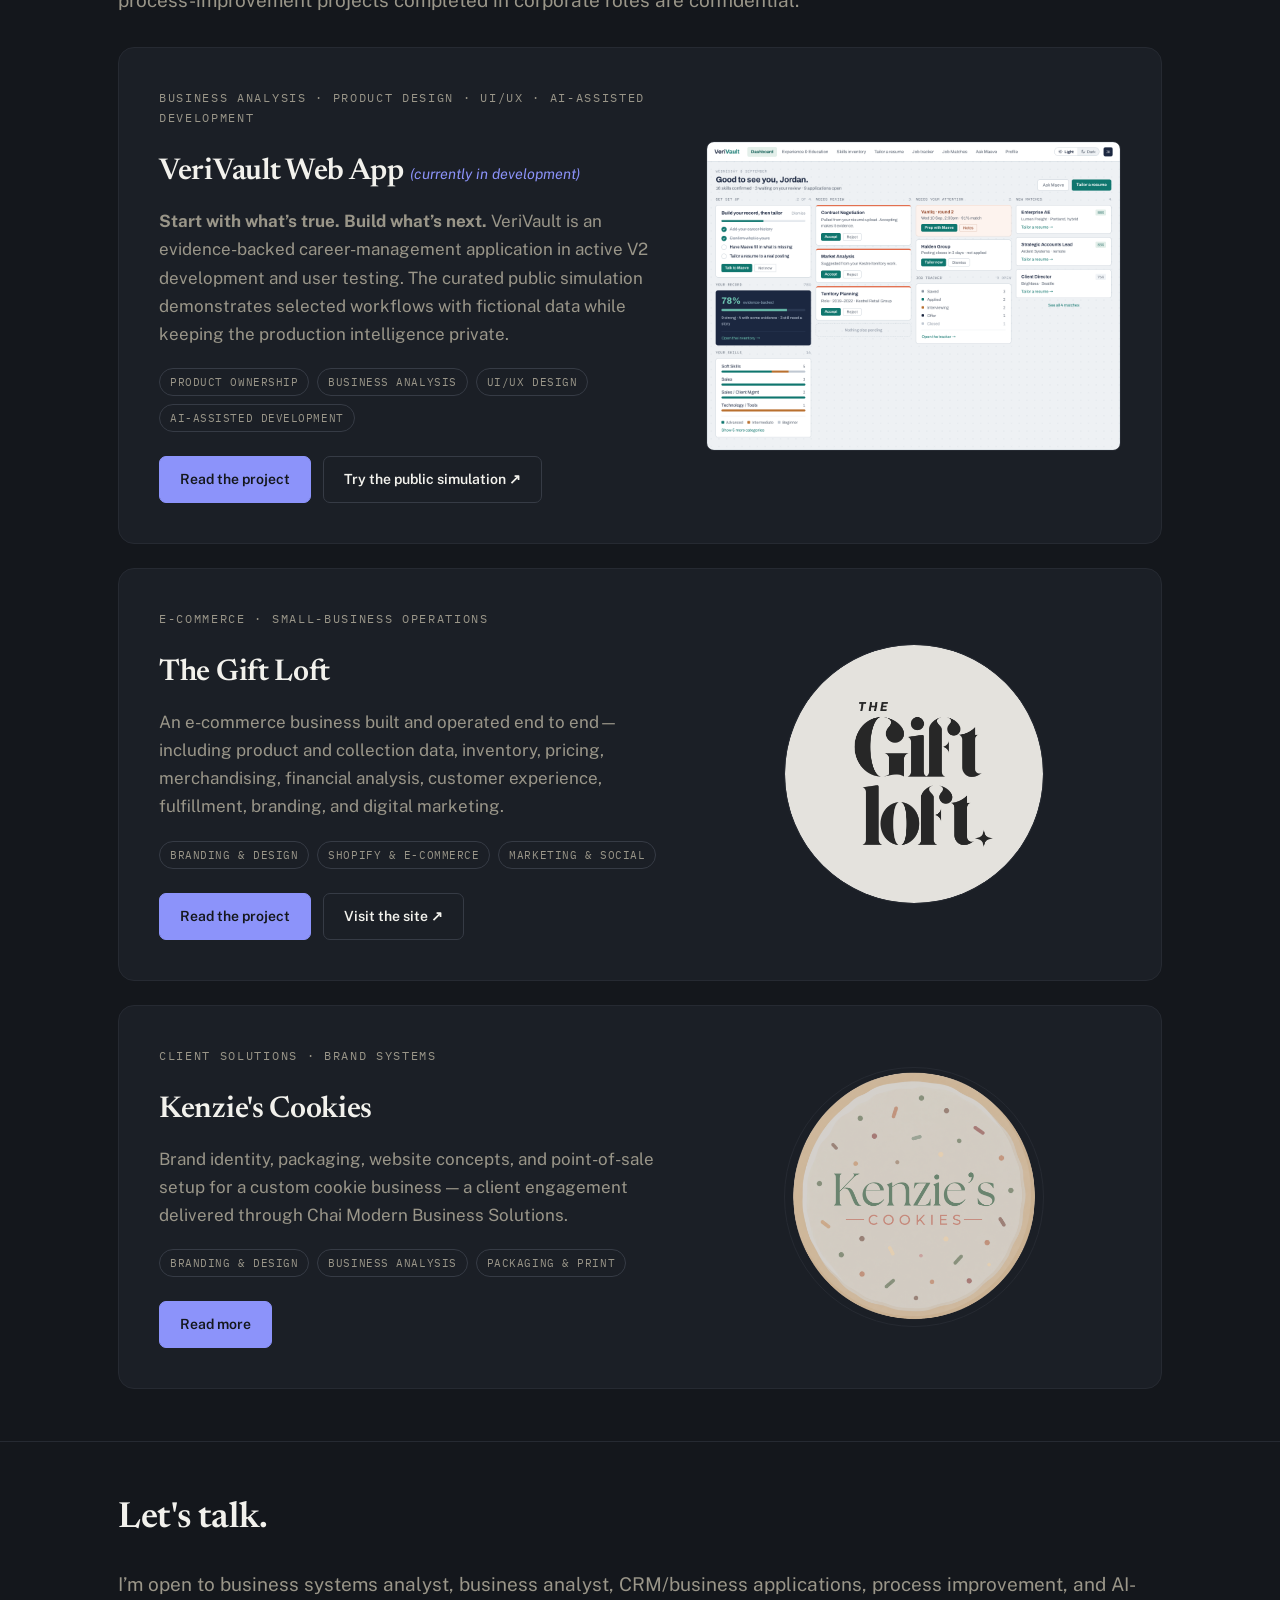
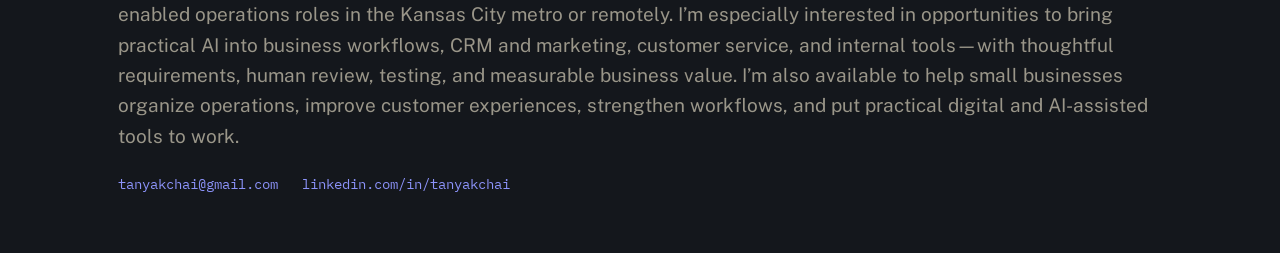
==== commit a3c1c96b: "AI framing" ====
--- a/index.html
+++ b/index.html
@@ -5,7 +5,7 @@
 <meta charset="UTF-8">
 <meta name="viewport" content="width=device-width, initial-scale=1.0">
 <title>Tanya Chai — Portfolio</title>
-<meta name="description" content="Business analysis, product design, business systems, and AI-assisted product development. Portfolio of Tanya Chai.">
+<meta name="description" content="Business analysis, product design, business systems, and practical, human-centered AI adoption. Portfolio of Tanya Chai.">
 <link rel="canonical" href="https://tanyakchai.github.io/">
 <meta property="og:type" content="website">
 <meta property="og:site_name" content="Tanya Chai — Portfolio">
@@ -299,9 +299,9 @@
 
 <section class="hero">
   <div class="wrap">
-    <p class="eyebrow hero-keywords">Business analysis · Systems · Data · Process improvement · Product design · UI/UX · AI-assisted product development · CRM · E-commerce</p>
+    <p class="eyebrow hero-keywords">Business analysis · Systems · Data · Process improvement · Product design · UI/UX · AI-enabled business systems · CRM · E-commerce</p>
     <h1>I turn <em>complex processes</em> into <em>systems</em> people can actually use.</h1>
-    <p class="lede" style="max-width:none;">Business systems analyst based in the Kansas City metro, with experience spanning data engineering, project management, operations, Microsoft Power Platform and Dynamics 365, Microsoft 365, e-commerce, and small-business ownership. I translate business needs into practical workflows, requirements, system configurations, and tested solutions—grounded in firsthand experience building brands, serving customers, managing inventory, and running day-to-day operations.</p>
+    <p class="lede" style="max-width:none;">Business systems analyst based in the Kansas City metro, with experience spanning data engineering, project management, operations, Microsoft Power Platform and Dynamics 365, e-commerce, and small-business ownership. I translate business needs into practical workflows, requirements, system configurations, and tested solutions. I’m especially interested in helping organizations bring AI into business systems thoughtfully—improving operations, CRM and marketing, customer service, and everyday decision-making. I see AI as a way to reduce repetitive work and give people more time for the judgment, creativity, problem-solving, and human connection technology cannot replace.</p>
   </div>
 </section>
 
@@ -315,9 +315,9 @@
     </div>
     <div class="cat-grid reveal">
       <div class="cat-card"><h3>Business analysis</h3><p class="capability-text">Requirements gathering, stakeholder communication, process mapping, functional documentation, UAT, and traceability</p></div>
-      <div class="cat-card"><h3>Business systems</h3><p class="capability-text">Microsoft Power Platform, Dynamics 365, Dataverse, Microsoft 365 administration, SharePoint, Forms, Power Automate, and Power Apps</p></div>
+      <div class="cat-card"><h3>Business systems</h3><p class="capability-text">Microsoft Power Platform, Dynamics 365, Dataverse, Microsoft 365, SharePoint, Forms, Power Automate, and Power Apps</p></div>
       <div class="cat-card"><h3>Data and reporting</h3><p class="capability-text">SQL, Excel, data validation, financial and sales analysis, reporting, and Power BI fundamentals</p></div>
-      <div class="cat-card"><h3>AI-assisted product development</h3><p class="capability-text">Product strategy, requirements development, AI-assisted workflows, prompt design, rapid prototyping, testing, and iterative validation</p></div>
+      <div class="cat-card"><h3>AI-enabled business systems &amp; product development</h3><p class="capability-text">AI opportunity discovery, workflow integration, human-in-the-loop design, requirements, rapid prototyping, prompt design, functional testing, and iterative validation</p></div>
       <div class="cat-card"><h3>Operations and process improvement</h3><p class="capability-text">Workflow improvement, CRM administration, process documentation, repeatable workflows, and operational problem-solving</p></div>
       <div class="cat-card"><h3>Small-business and e-commerce</h3><p class="capability-text">Shopify administration, inventory management, product selection, pricing, visual merchandising, customer experience, order fulfillment, and day-to-day business operations</p></div>
       <div class="cat-card"><h3>Branding and digital marketing</h3><p class="capability-text">Brand identity, visual content, product photography, social media, campaign development, customer communication, Canva, and digital storefront design</p></div>
@@ -338,7 +338,7 @@
       <div>
         <p class="eyebrow">Business analysis · Product design · UI/UX · AI-assisted development</p>
         <h3>VeriVault Web App <span class="project-status">(currently in development)</span></h3>
-        <p><strong>Start with what’s true. Build what’s next.</strong> VeriVault is a career-management product concept designed to help job seekers organize their experience, prepare stronger applications, and manage their search. The public prototype demonstrates the interface with fictional data and simulated behavior.</p>
+        <p><strong>Start with what’s true. Build what’s next.</strong> VeriVault is an evidence-backed career-management application in active V2 development and user testing. The curated public simulation demonstrates selected workflows with fictional data while keeping the production intelligence private.</p>
         <div class="tags">
           <span class="tag">Product ownership</span>
           <span class="tag">Business analysis</span>
@@ -347,10 +347,10 @@
         </div>
         <div class="btn-row">
           <a class="btn" href="work/career-copilot/index.html">Read the project</a>
-          <a class="btn ghost" href="work/career-copilot/prototype.html" target="_blank" rel="noopener noreferrer">Try the live prototype ↗</a>
-        </div>
-      </div>
-      <img src="work/career-copilot/app-screenshot.png" alt="VeriVault dashboard showing application activity, skills, and search pipeline">
+          <a class="btn ghost" href="work/career-copilot/prototype.html" target="_blank" rel="noopener noreferrer">Try the public simulation ↗</a>
+        </div>
+      </div>
+      <img src="work/career-copilot/app-screenshot.png" alt="VeriVault V2 dashboard organizing setup, review items, job-search attention, and the evidence-backed career record">
     </div>
 
     <div class="feature reveal" style="margin-top:24px;">
@@ -399,7 +399,7 @@
 <footer class="site" id="contact">
   <div class="wrap">
     <h2>Let's talk.</h2>
-    <p class="lede" style="max-width:none;">Open to business systems analyst, business analyst, CRM/business applications, process improvement, and data-focused roles in the Kansas City metro or remotely. I’m also available to help small businesses improve workflows, organize operations, strengthen their customer experience, and put practical digital tools to work.</p>
+    <p class="lede" style="max-width:none;">I’m open to business systems analyst, business analyst, CRM/business applications, process improvement, and AI-enabled operations roles in the Kansas City metro or remotely. I’m especially interested in opportunities to bring practical AI into business workflows, CRM and marketing, customer service, and internal tools—with thoughtful requirements, human review, testing, and measurable business value. I’m also available to help small businesses organize operations, improve customer experiences, strengthen workflows, and put practical digital and AI-assisted tools to work.</p>
     <div class="contact-row">
       <a href="mailto:tanyakchai@gmail.com">tanyakchai@gmail.com</a>
       <a href="https://www.linkedin.com/in/tanyakchai/">linkedin.com/in/tanyakchai</a>
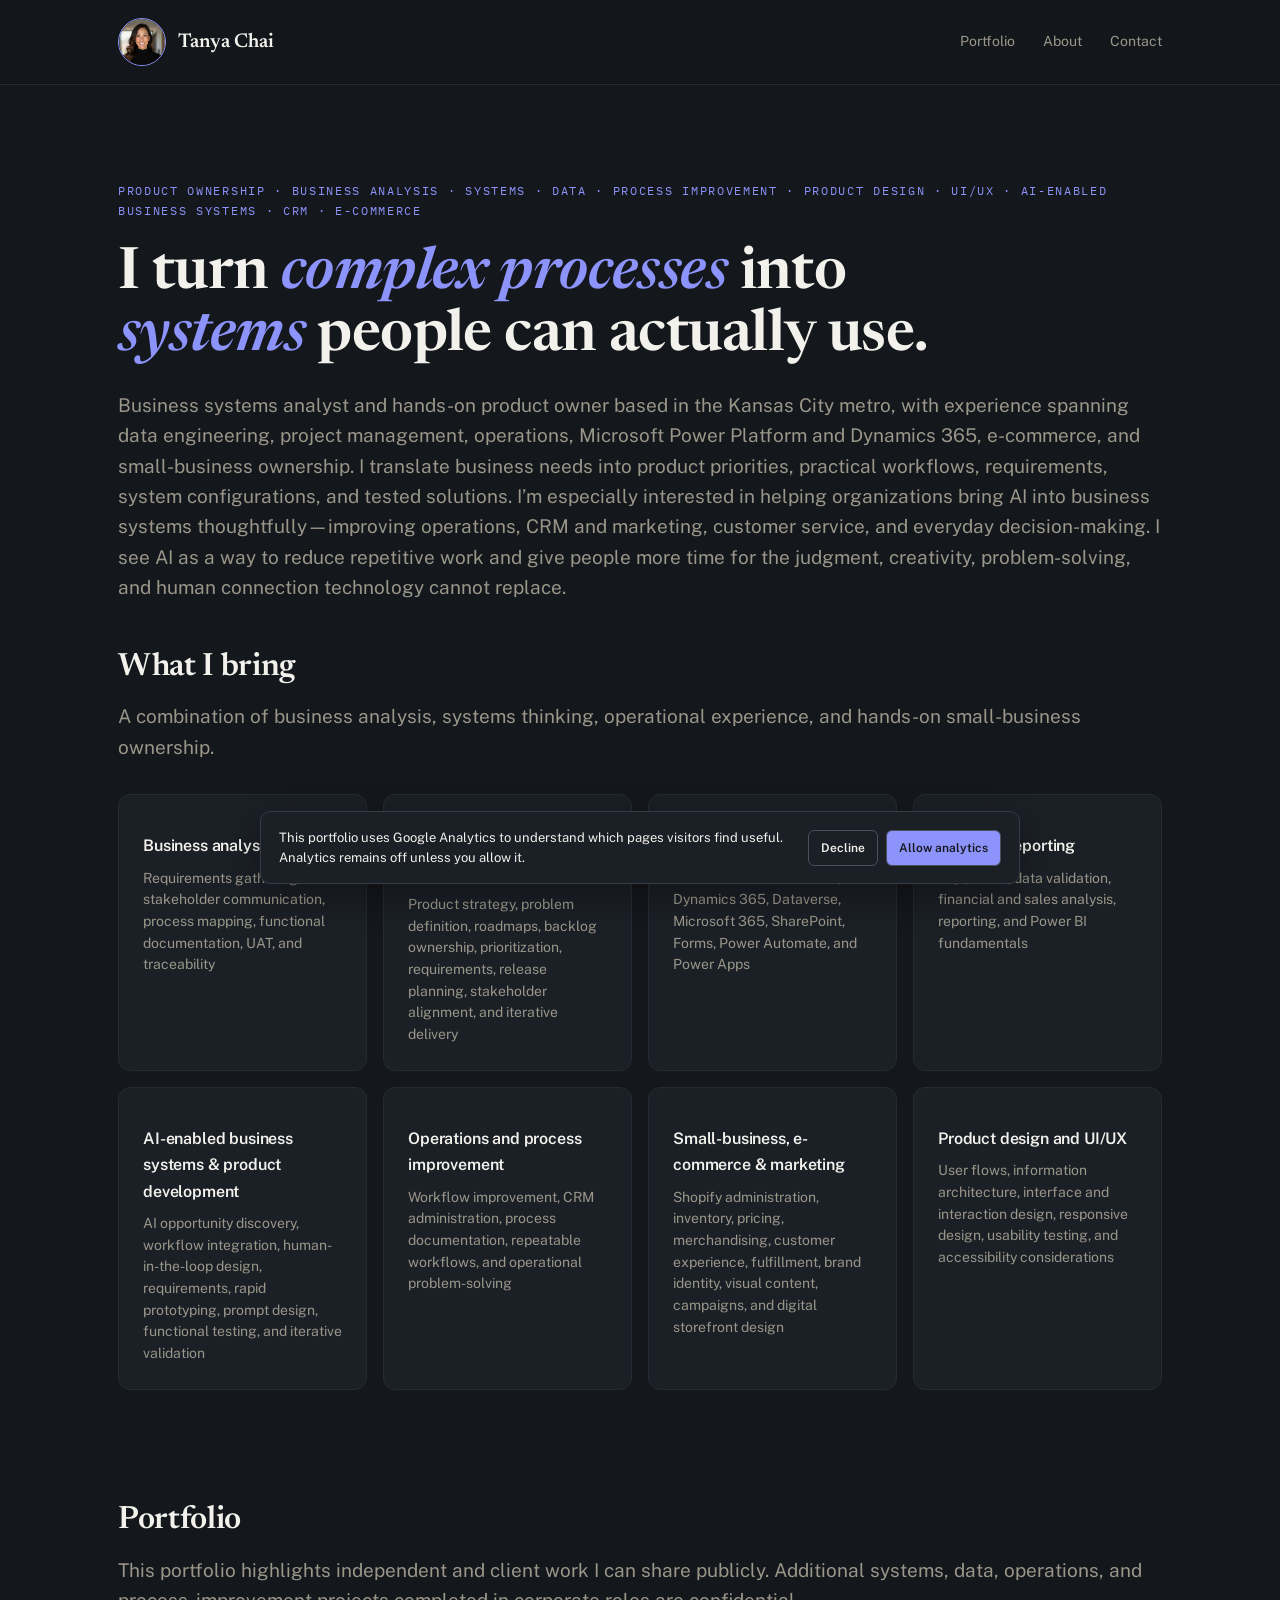
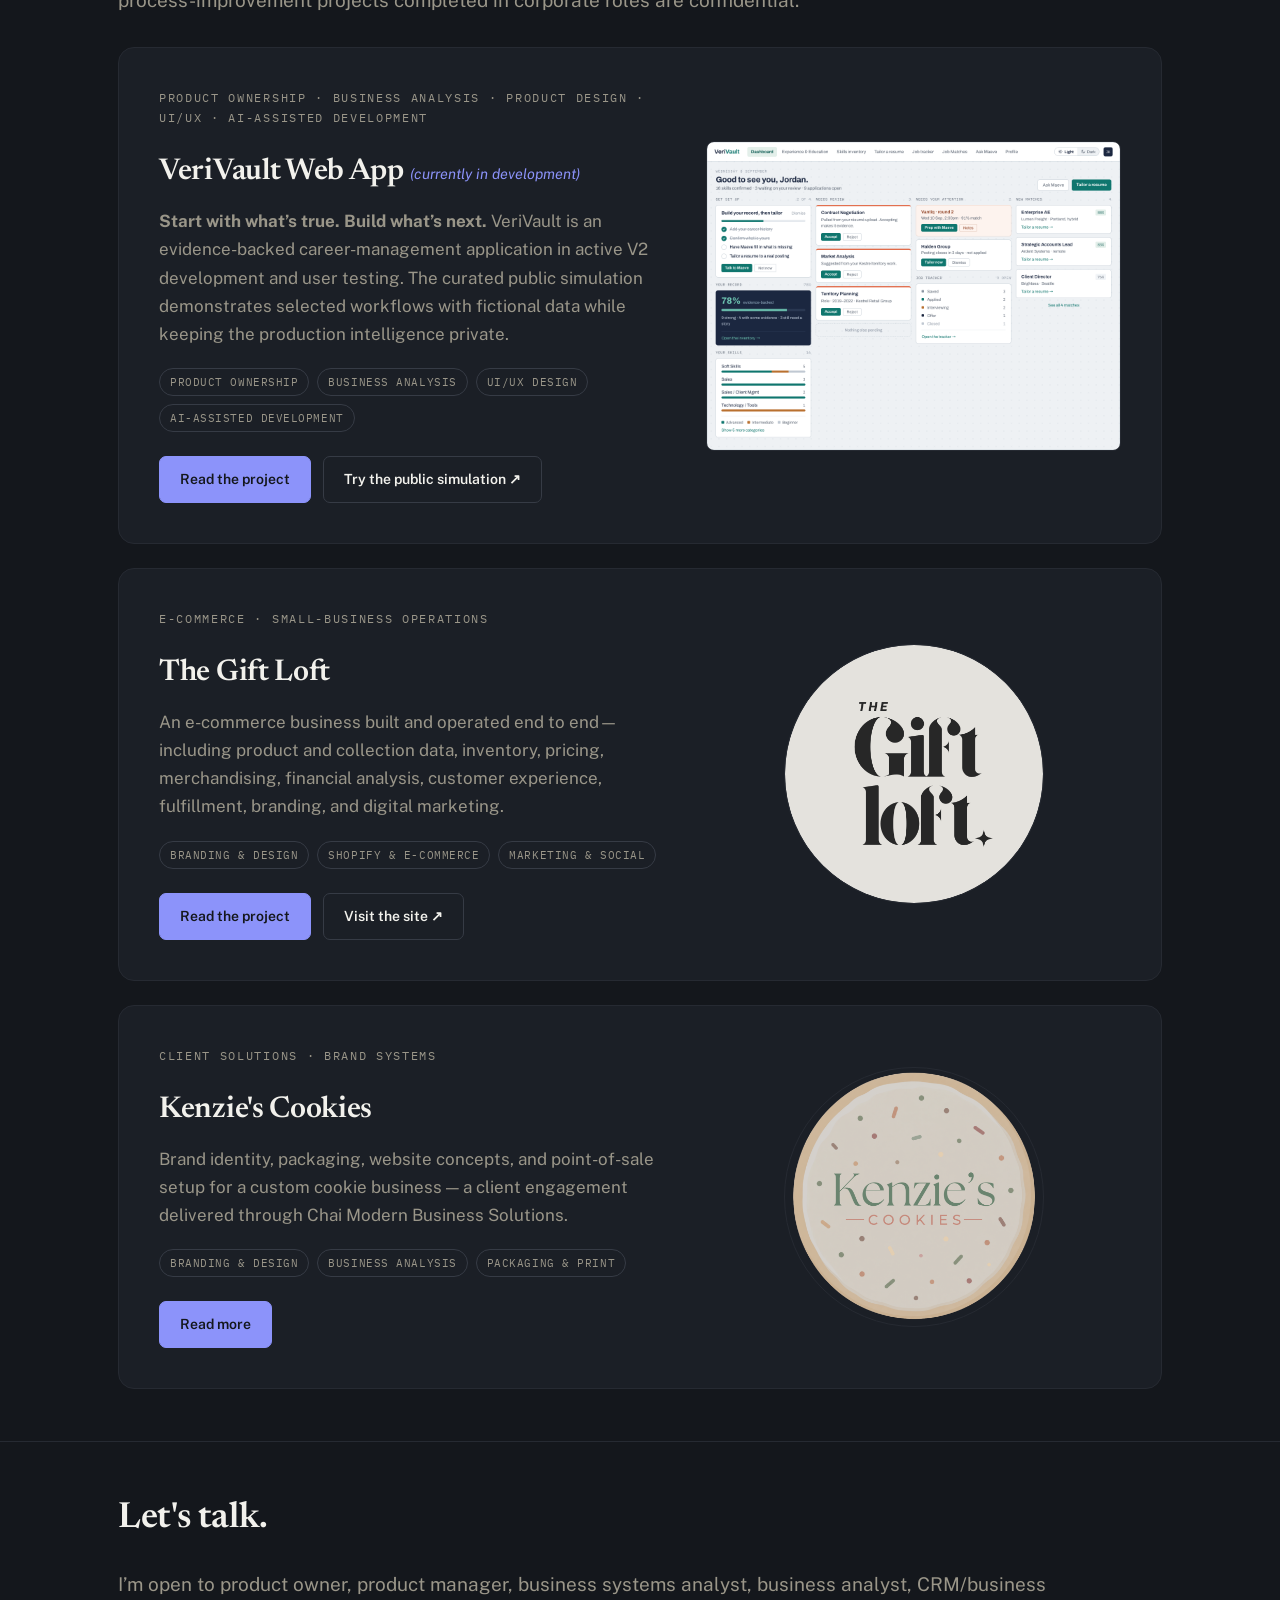
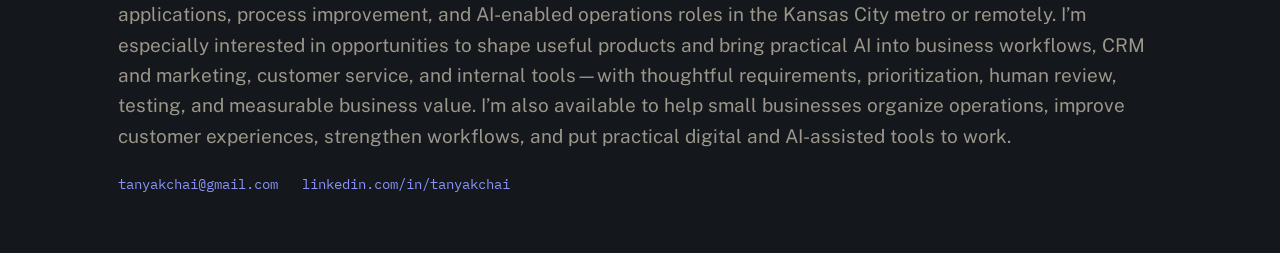
==== commit 3b290f39: "product owner" ====
--- a/index.html
+++ b/index.html
@@ -5,7 +5,7 @@
 <meta charset="UTF-8">
 <meta name="viewport" content="width=device-width, initial-scale=1.0">
 <title>Tanya Chai — Portfolio</title>
-<meta name="description" content="Business analysis, product design, business systems, and practical, human-centered AI adoption. Portfolio of Tanya Chai.">
+<meta name="description" content="Product ownership, business analysis, business systems, and practical, human-centered AI adoption. Portfolio of Tanya Chai.">
 <link rel="canonical" href="https://tanyakchai.github.io/">
 <meta property="og:type" content="website">
 <meta property="og:site_name" content="Tanya Chai — Portfolio">
@@ -299,9 +299,9 @@
 
 <section class="hero">
   <div class="wrap">
-    <p class="eyebrow hero-keywords">Business analysis · Systems · Data · Process improvement · Product design · UI/UX · AI-enabled business systems · CRM · E-commerce</p>
+    <p class="eyebrow hero-keywords">Product ownership · Business analysis · Systems · Data · Process improvement · Product design · UI/UX · AI-enabled business systems · CRM · E-commerce</p>
     <h1>I turn <em>complex processes</em> into <em>systems</em> people can actually use.</h1>
-    <p class="lede" style="max-width:none;">Business systems analyst based in the Kansas City metro, with experience spanning data engineering, project management, operations, Microsoft Power Platform and Dynamics 365, e-commerce, and small-business ownership. I translate business needs into practical workflows, requirements, system configurations, and tested solutions. I’m especially interested in helping organizations bring AI into business systems thoughtfully—improving operations, CRM and marketing, customer service, and everyday decision-making. I see AI as a way to reduce repetitive work and give people more time for the judgment, creativity, problem-solving, and human connection technology cannot replace.</p>
+    <p class="lede" style="max-width:none;">Business systems analyst and hands-on product owner based in the Kansas City metro, with experience spanning data engineering, project management, operations, Microsoft Power Platform and Dynamics 365, e-commerce, and small-business ownership. I translate business needs into product priorities, practical workflows, requirements, system configurations, and tested solutions. I’m especially interested in helping organizations bring AI into business systems thoughtfully—improving operations, CRM and marketing, customer service, and everyday decision-making. I see AI as a way to reduce repetitive work and give people more time for the judgment, creativity, problem-solving, and human connection technology cannot replace.</p>
   </div>
 </section>
 
@@ -315,12 +315,12 @@
     </div>
     <div class="cat-grid reveal">
       <div class="cat-card"><h3>Business analysis</h3><p class="capability-text">Requirements gathering, stakeholder communication, process mapping, functional documentation, UAT, and traceability</p></div>
+      <div class="cat-card"><h3>Product ownership &amp; management</h3><p class="capability-text">Product strategy, problem definition, roadmaps, backlog ownership, prioritization, requirements, release planning, stakeholder alignment, and iterative delivery</p></div>
       <div class="cat-card"><h3>Business systems</h3><p class="capability-text">Microsoft Power Platform, Dynamics 365, Dataverse, Microsoft 365, SharePoint, Forms, Power Automate, and Power Apps</p></div>
       <div class="cat-card"><h3>Data and reporting</h3><p class="capability-text">SQL, Excel, data validation, financial and sales analysis, reporting, and Power BI fundamentals</p></div>
       <div class="cat-card"><h3>AI-enabled business systems &amp; product development</h3><p class="capability-text">AI opportunity discovery, workflow integration, human-in-the-loop design, requirements, rapid prototyping, prompt design, functional testing, and iterative validation</p></div>
       <div class="cat-card"><h3>Operations and process improvement</h3><p class="capability-text">Workflow improvement, CRM administration, process documentation, repeatable workflows, and operational problem-solving</p></div>
-      <div class="cat-card"><h3>Small-business and e-commerce</h3><p class="capability-text">Shopify administration, inventory management, product selection, pricing, visual merchandising, customer experience, order fulfillment, and day-to-day business operations</p></div>
-      <div class="cat-card"><h3>Branding and digital marketing</h3><p class="capability-text">Brand identity, visual content, product photography, social media, campaign development, customer communication, Canva, and digital storefront design</p></div>
+      <div class="cat-card"><h3>Small-business, e-commerce &amp; marketing</h3><p class="capability-text">Shopify administration, inventory, pricing, merchandising, customer experience, fulfillment, brand identity, visual content, campaigns, and digital storefront design</p></div>
       <div class="cat-card"><h3>Product design and UI/UX</h3><p class="capability-text">User flows, information architecture, interface and interaction design, responsive design, usability testing, and accessibility considerations</p></div>
     </div>
   </div>
@@ -336,7 +336,7 @@
     </div>
     <div class="feature reveal">
       <div>
-        <p class="eyebrow">Business analysis · Product design · UI/UX · AI-assisted development</p>
+        <p class="eyebrow">Product ownership · Business analysis · Product design · UI/UX · AI-assisted development</p>
         <h3>VeriVault Web App <span class="project-status">(currently in development)</span></h3>
         <p><strong>Start with what’s true. Build what’s next.</strong> VeriVault is an evidence-backed career-management application in active V2 development and user testing. The curated public simulation demonstrates selected workflows with fictional data while keeping the production intelligence private.</p>
         <div class="tags">
@@ -399,7 +399,7 @@
 <footer class="site" id="contact">
   <div class="wrap">
     <h2>Let's talk.</h2>
-    <p class="lede" style="max-width:none;">I’m open to business systems analyst, business analyst, CRM/business applications, process improvement, and AI-enabled operations roles in the Kansas City metro or remotely. I’m especially interested in opportunities to bring practical AI into business workflows, CRM and marketing, customer service, and internal tools—with thoughtful requirements, human review, testing, and measurable business value. I’m also available to help small businesses organize operations, improve customer experiences, strengthen workflows, and put practical digital and AI-assisted tools to work.</p>
+    <p class="lede" style="max-width:none;">I’m open to product owner, product manager, business systems analyst, business analyst, CRM/business applications, process improvement, and AI-enabled operations roles in the Kansas City metro or remotely. I’m especially interested in opportunities to shape useful products and bring practical AI into business workflows, CRM and marketing, customer service, and internal tools—with thoughtful requirements, prioritization, human review, testing, and measurable business value. I’m also available to help small businesses organize operations, improve customer experiences, strengthen workflows, and put practical digital and AI-assisted tools to work.</p>
     <div class="contact-row">
       <a href="mailto:tanyakchai@gmail.com">tanyakchai@gmail.com</a>
       <a href="https://www.linkedin.com/in/tanyakchai/">linkedin.com/in/tanyakchai</a>
